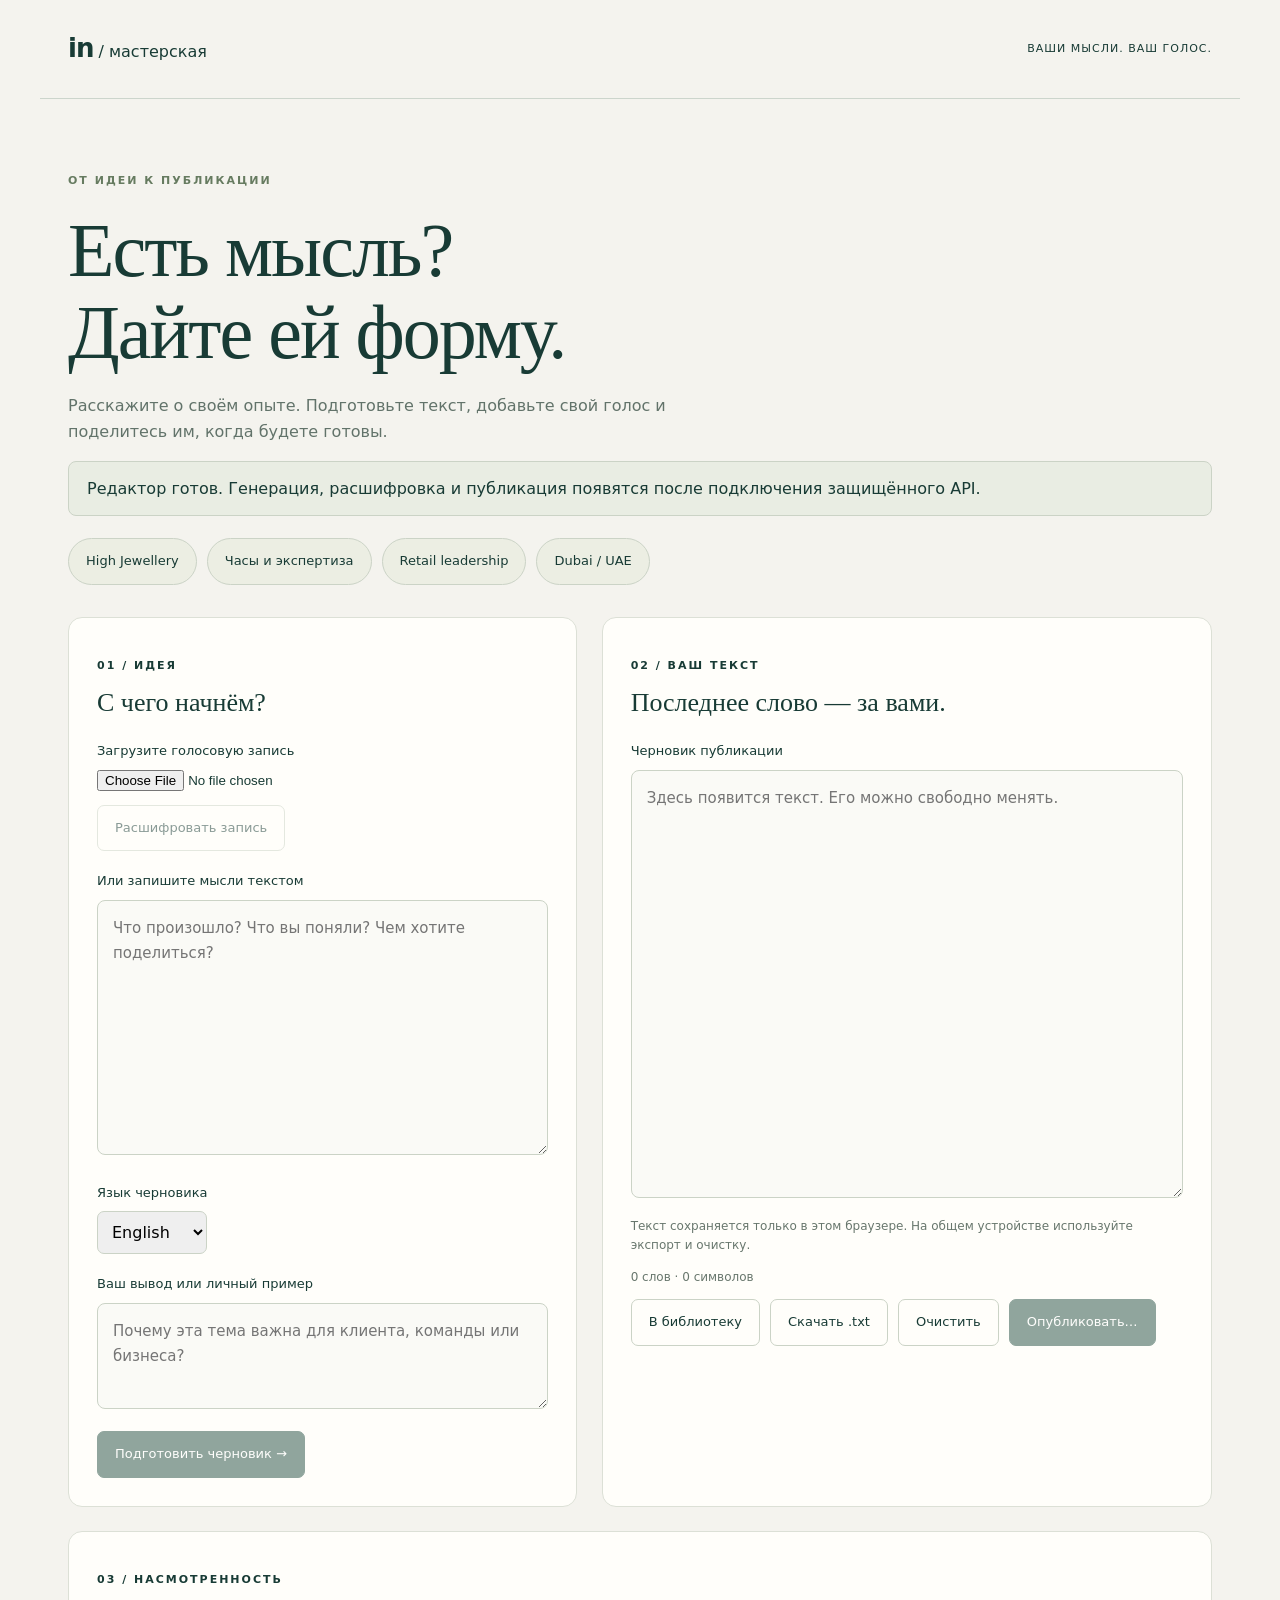
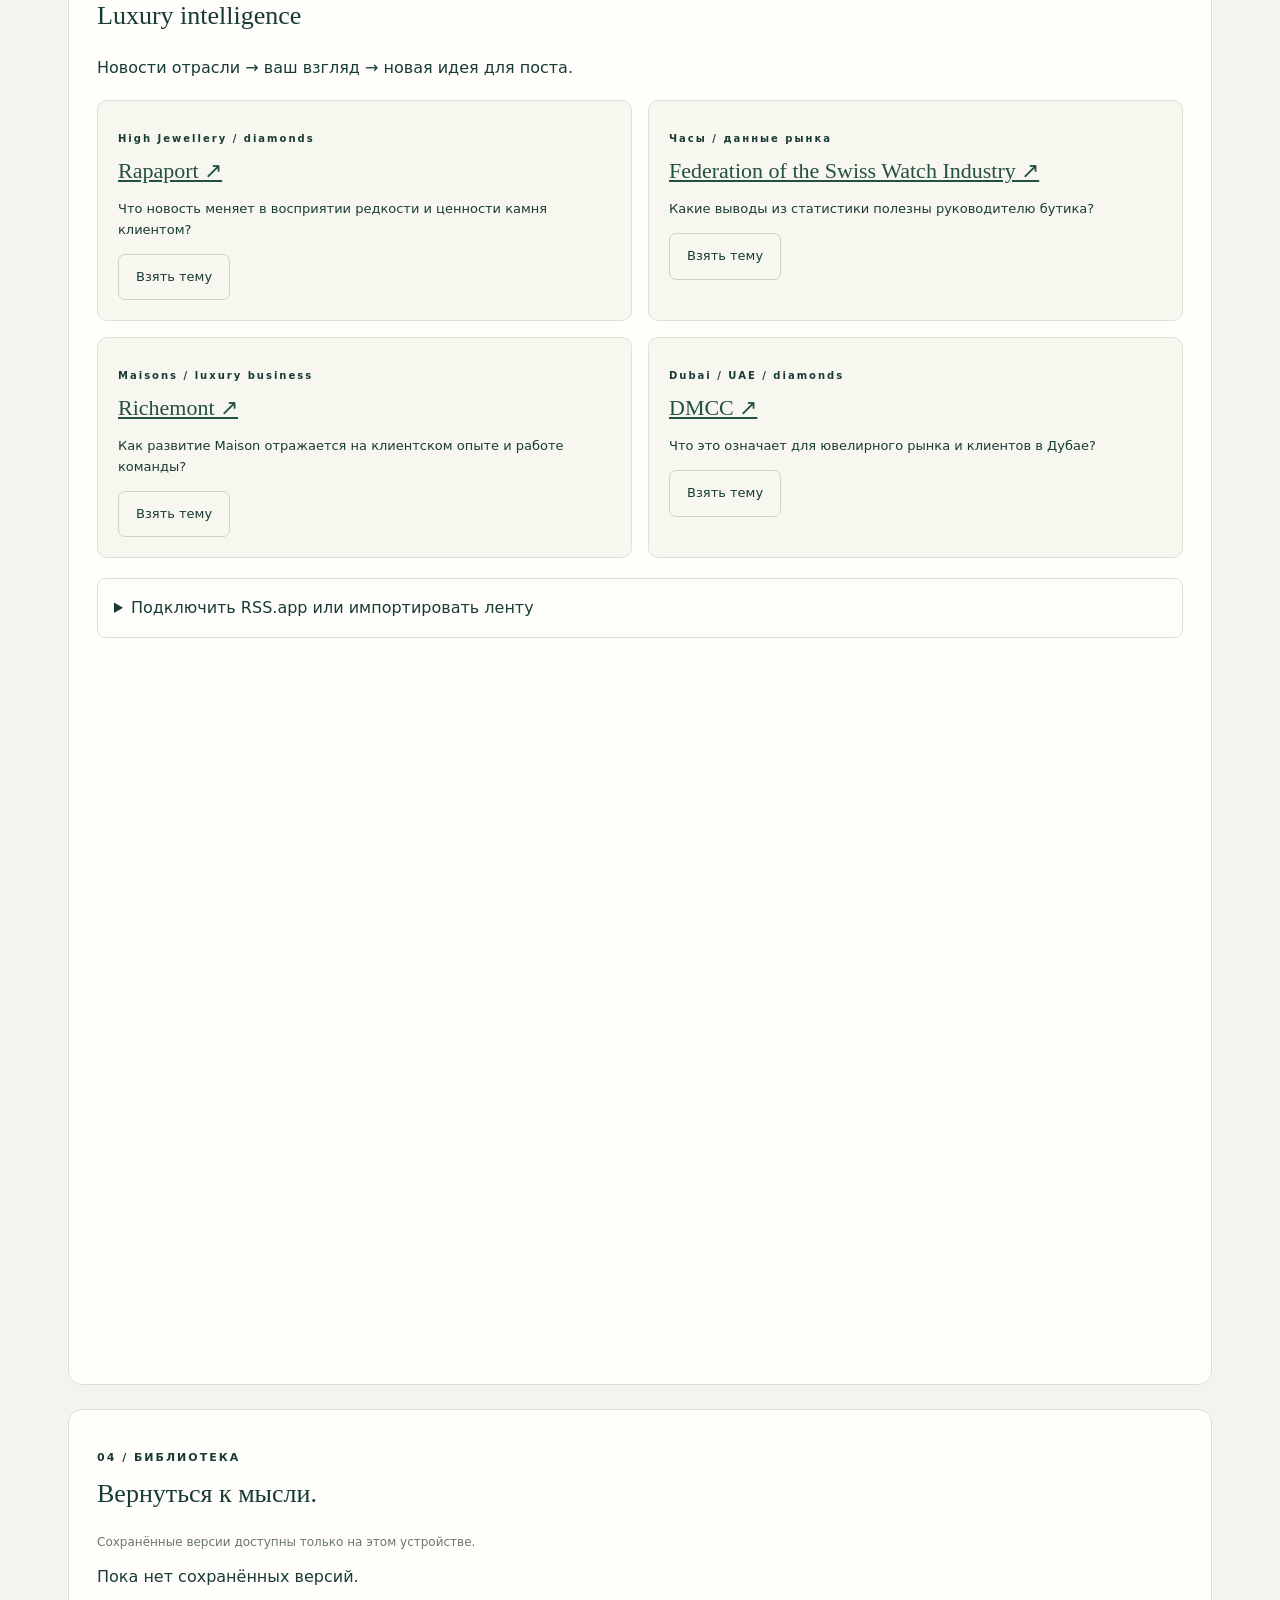
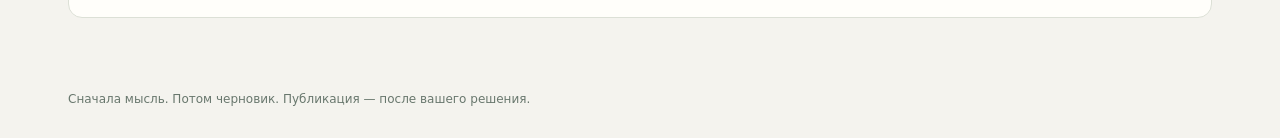
==== index.html @ 8547db98 "Publish draft editor and luxury RSS dashboard" ====
<!doctype html>
<html lang="ru">
<meta charset="utf-8">
<meta name="viewport" content="width=device-width,initial-scale=1">
<title>LinkedIn · Мастерская идей</title>
<link rel="stylesheet" href="./style.css">
<script type="module" src="./app.js?v=2"></script>
<body>
<header><span class="brand">in<span> / мастерская</span></span><span>ВАШИ МЫСЛИ. ВАШ ГОЛОС.</span></header>
<main>
<p class="eyebrow">ОТ ИДЕИ К ПУБЛИКАЦИИ</p>
<h1>Есть мысль?<br>Дайте ей форму.</h1>
<p class="intro">Расскажите о своём опыте. Подготовьте текст, добавьте свой голос и поделитесь им, когда будете готовы.</p>
<p id="connection" class="notice" role="status">Проверяем настройки…</p>
<div class="topic-bar" aria-label="Темы публикаций"><button data-topic="High Jewellery: доверие, происхождение камней, мастерство">High Jewellery</button><button data-topic="Haute horlogerie: экспертиза продукта как преимущество бизнеса">Часы и экспертиза</button><button data-topic="Управление бутиком: команда, CRM и клиентский опыт">Retail leadership</button><button data-topic="Рынок luxury в Dubai / UAE: мой профессиональный взгляд">Dubai / UAE</button></div>
<div class="workspace">
<section><p class="step">01 / ИДЕЯ</p><h2>С чего начнём?</h2>
<label for="audio">Загрузите голосовую запись</label><input id="audio" type="file" accept="audio/*,.m4a,.mp4,.webm">
<button id="transcribe" type="button">Расшифровать запись</button>
<label for="idea">Или запишите мысли текстом</label><textarea id="idea" rows="9" placeholder="Что произошло? Что вы поняли? Чем хотите поделиться?"></textarea>
<label for="language">Язык черновика</label><select id="language"><option value="en">English</option><option value="ru">Русский</option></select>
<label for="angle">Ваш вывод или личный пример</label><textarea id="angle" rows="3" placeholder="Почему эта тема важна для клиента, команды или бизнеса?"></textarea>
<button id="generate" class="primary" type="button">Подготовить черновик →</button></section>
<section><p class="step">02 / ВАШ ТЕКСТ</p><h2>Последнее слово — за вами.</h2>
<label for="draft">Черновик публикации</label><textarea id="draft" rows="16" placeholder="Здесь появится текст. Его можно свободно менять."></textarea>
<p class="muted">Текст сохраняется только в этом браузере. На общем устройстве используйте экспорт и очистку.</p>
<p id="word-count" class="muted"></p><div class="actions"><button id="save-draft" type="button">В библиотеку</button><button id="download" type="button">Скачать .txt</button><button id="clear" type="button">Очистить</button><button id="publish" class="primary" type="button">Опубликовать…</button></div>
</section></div>
<section class="below"><p class="step">03 / НАСМОТРЕННОСТЬ</p><h2>Luxury intelligence</h2><p>Новости отрасли → ваш взгляд → новая идея для поста.</p>
<div class="source-grid" id="source-list"></div>
<details><summary>Подключить RSS.app или импортировать ленту</summary><p class="muted">Автоматическая лента появится после создания аккаунта и подключения источников. Для виджета RSS.app может потребоваться платный тариф.</p><label for="widget-url">Публичный iframe URL из RSS.app → Widgets → Add to Website</label><input id="widget-url" type="url" placeholder="https://rss.app/embed/…"><div class="actions"><button id="connect-widget">Показать виджет</button><button id="disconnect-widget">Отключить</button></div><label for="rss-file">Или импортируйте RSS / Atom XML с устройства</label><input id="rss-file" type="file" accept=".xml,.rss,.atom,application/xml,text/xml"><p class="muted">Импорт — разовый снимок. Заголовки можно отправить в идеи; факты проверяйте в оригинале.</p></details>
<div id="rss-widget"></div><p id="rss-status" role="status"></p><div id="news-list" class="source-grid"></div></section>
<section class="below"><p class="step">04 / БИБЛИОТЕКА</p><h2>Вернуться к мысли.</h2><p class="muted">Сохранённые версии доступны только на этом устройстве.</p><div id="draft-library"></div></section>
<p id="status" role="status" aria-live="polite"></p>
<dialog id="confirmation"><h2>Опубликовать в LinkedIn?</h2><p>Этот текст станет виден вашей аудитории.</p><pre id="preview"></pre><div class="actions"><button id="cancel" type="button">Вернуться к правкам</button><button id="confirm" class="primary" type="button">Подтверждаю публикацию</button></div></dialog>
</main><footer>Сначала мысль. Потом черновик. Публикация — после вашего решения.</footer>
</body></html>
---- style.css ----
*{box-sizing:border-box}body{margin:0;background:#f4f3ee;color:#183b35;font:16px/1.6 system-ui,sans-serif}header,main,footer{max-width:1200px;margin:auto;padding:28px}header{display:flex;justify-content:space-between;align-items:center;border-bottom:1px solid #ccd5cc;font-size:11px;letter-spacing:1px}.brand{font-size:26px;font-weight:800;letter-spacing:-1px}.brand span{font-size:16px;font-weight:400;letter-spacing:0}.eyebrow,.step{font-size:11px;letter-spacing:2px;font-weight:700}.eyebrow{margin-top:45px;color:#667b60}h1{font:clamp(42px,7vw,76px)/1.08 Georgia,serif;letter-spacing:-2px;margin:20px 0}.intro{max-width:620px;color:#62736a}.notice{padding:14px 18px;border:1px solid #cbd3c6;background:#e9ede3;border-radius:8px}.workspace{display:grid;grid-template-columns:1fr 1.2fr;gap:25px;margin-top:32px}section{background:#fffefa;padding:28px;border-radius:14px;border:1px solid #dce0d6}h2{font:26px/1.3 Georgia,serif;margin-top:8px}label{display:block;font-size:13px;margin:20px 0 8px}textarea{width:100%;resize:vertical;padding:15px;background:#fafaf6;border:1px solid #cbd3c6;border-radius:8px;font:15px/1.65 system-ui;color:#183b35}button{padding:12px 17px;border:1px solid #cbd3c6;border-radius:7px;background:transparent;color:#183b35;cursor:pointer;font:inherit;font-size:13px}button:disabled{opacity:.5;cursor:not-allowed}.primary{background:#244f43;color:white;border-color:#244f43}#generate{margin-top:14px}input{display:block;max-width:100%;margin-bottom:14px}.actions{display:flex;gap:10px;flex-wrap:wrap}.muted,footer{font-size:12px;color:#68776d}dialog{max-width:680px;width:90%;border:1px solid #cbd3c6;border-radius:14px;padding:28px}dialog::backdrop{background:#17382c88}pre{white-space:pre-wrap;max-height:45vh;overflow:auto;font:inherit}button:focus-visible,textarea:focus-visible{outline:3px solid #b6a44d;outline-offset:3px}@media(max-width:760px){.workspace{grid-template-columns:1fr}header>span:last-child{display:none}main{padding:20px}section{padding:20px}}
.topic-bar{display:flex;gap:10px;flex-wrap:wrap;margin:22px 0}.topic-bar button{border-radius:30px;background:#eceee3}.below{margin-top:24px}.source-grid{display:grid;grid-template-columns:repeat(2,minmax(0,1fr));gap:16px;margin:20px 0}.source-card{padding:20px;border:1px solid #dce0d6;border-radius:10px;background:#f7f7f0}.source-card a{font:22px/1.3 Georgia,serif;color:#244f43}.source-card p{font-size:13px}.source-card .step{font-size:10px}.library-item{border-top:1px solid #dce0d6;padding:18px 0}.library-item button{margin-right:8px}select,input[type=url]{font:inherit;padding:10px;border:1px solid #cbd3c6;border-radius:7px;max-width:100%}input[type=url]{width:100%}details{margin:20px 0;padding:16px;border:1px solid #dce0d6;border-radius:8px}summary{cursor:pointer}#rss-widget iframe{width:100%;height:650px;border:0;border-radius:10px}@media(max-width:600px){.source-grid{grid-template-columns:1fr}}
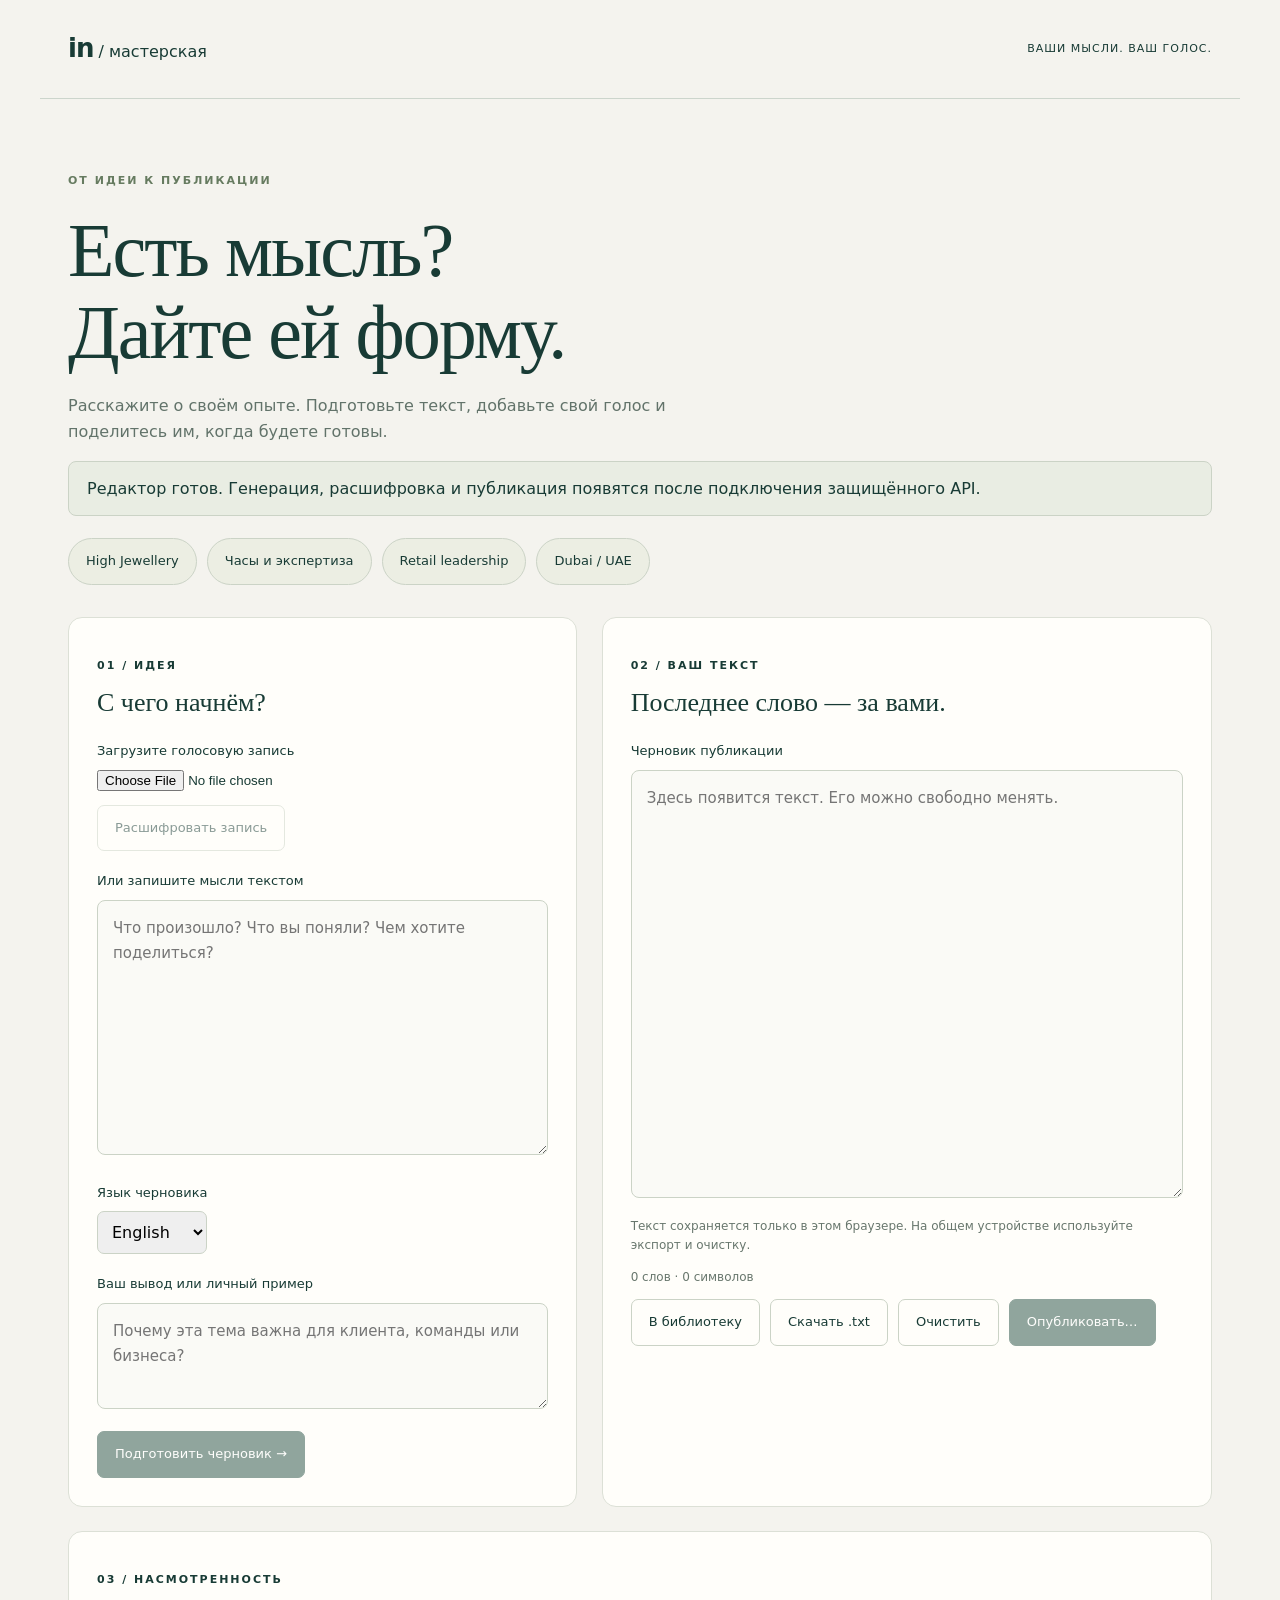
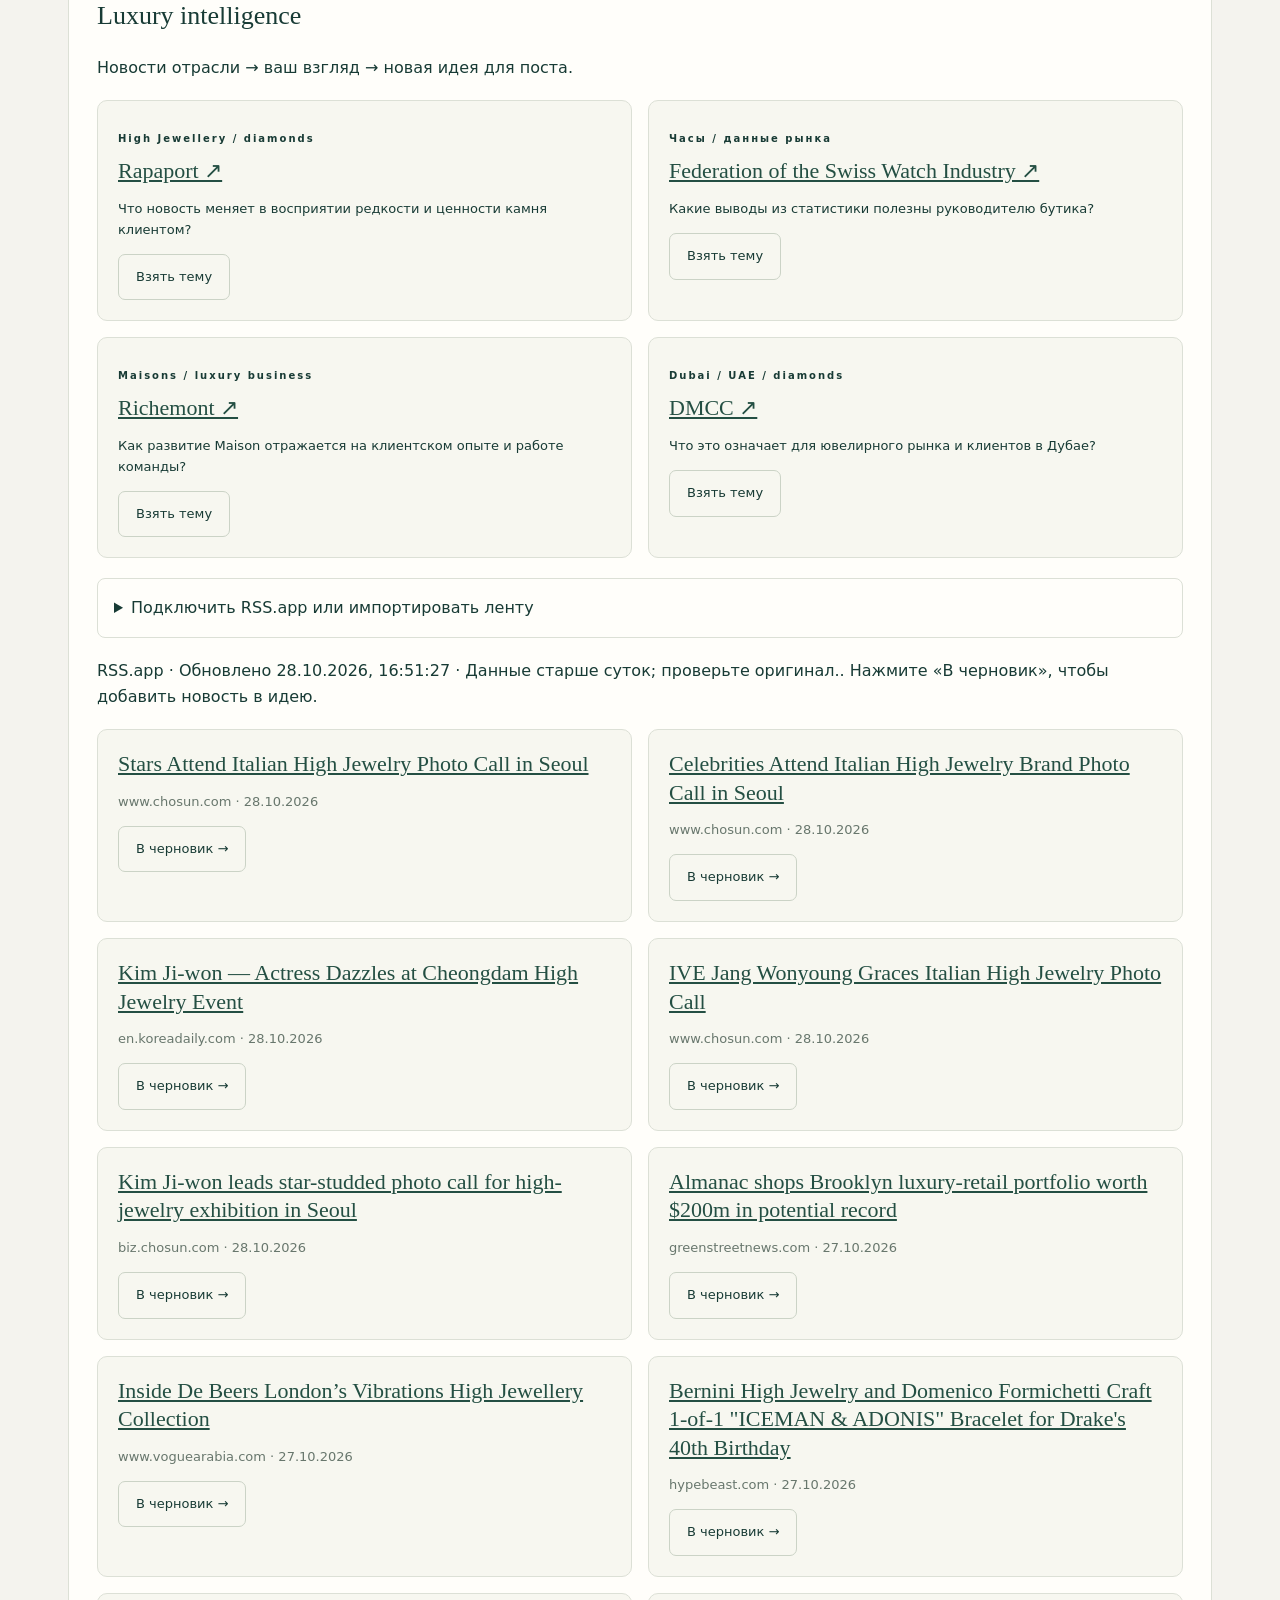
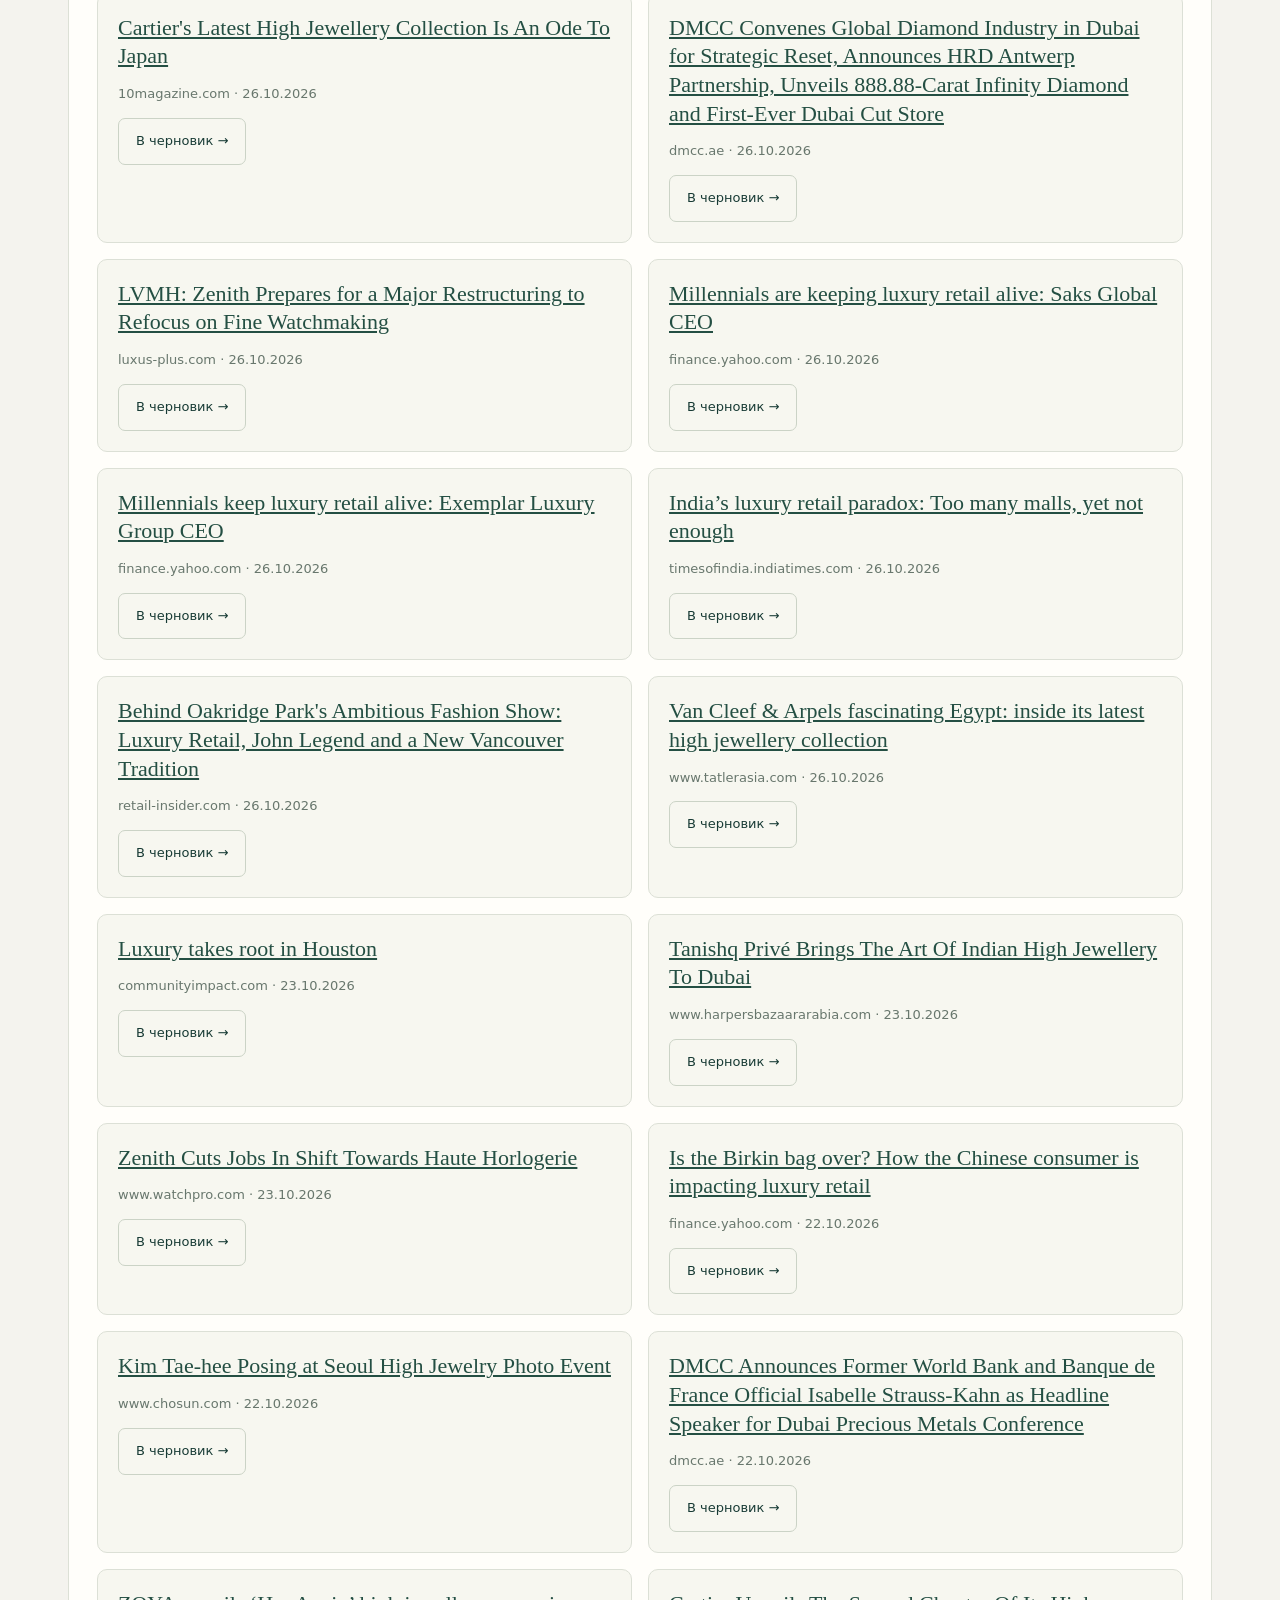
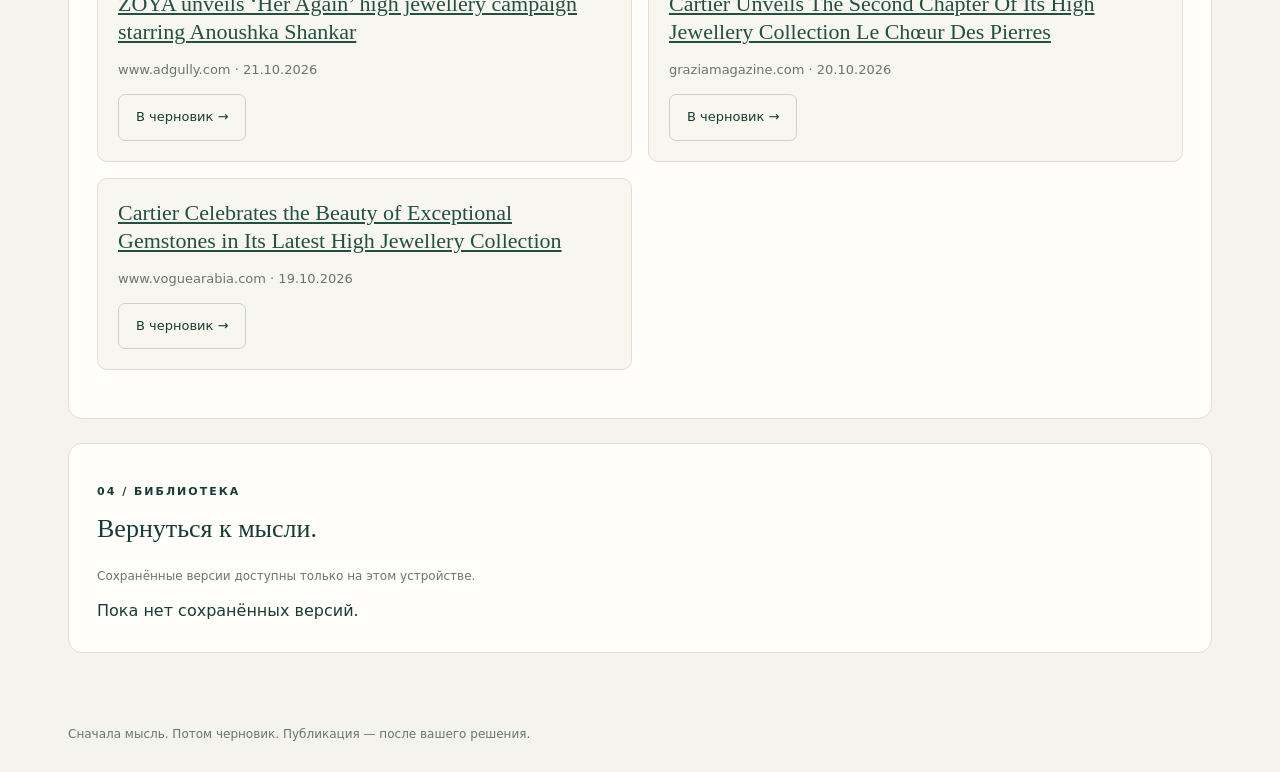
==== commit e17952a8: "Render safe RSS headlines and refresh through Pages Actions" ====
--- a/index.html
+++ b/index.html
@@ -4,7 +4,7 @@
 <meta name="viewport" content="width=device-width,initial-scale=1">
 <title>LinkedIn · Мастерская идей</title>
 <link rel="stylesheet" href="./style.css">
-<script type="module" src="./app.js?v=2"></script>
+<script type="module" src="./app.js?v=3"></script>
 <body>
 <header><span class="brand">in<span> / мастерская</span></span><span>ВАШИ МЫСЛИ. ВАШ ГОЛОС.</span></header>
 <main>
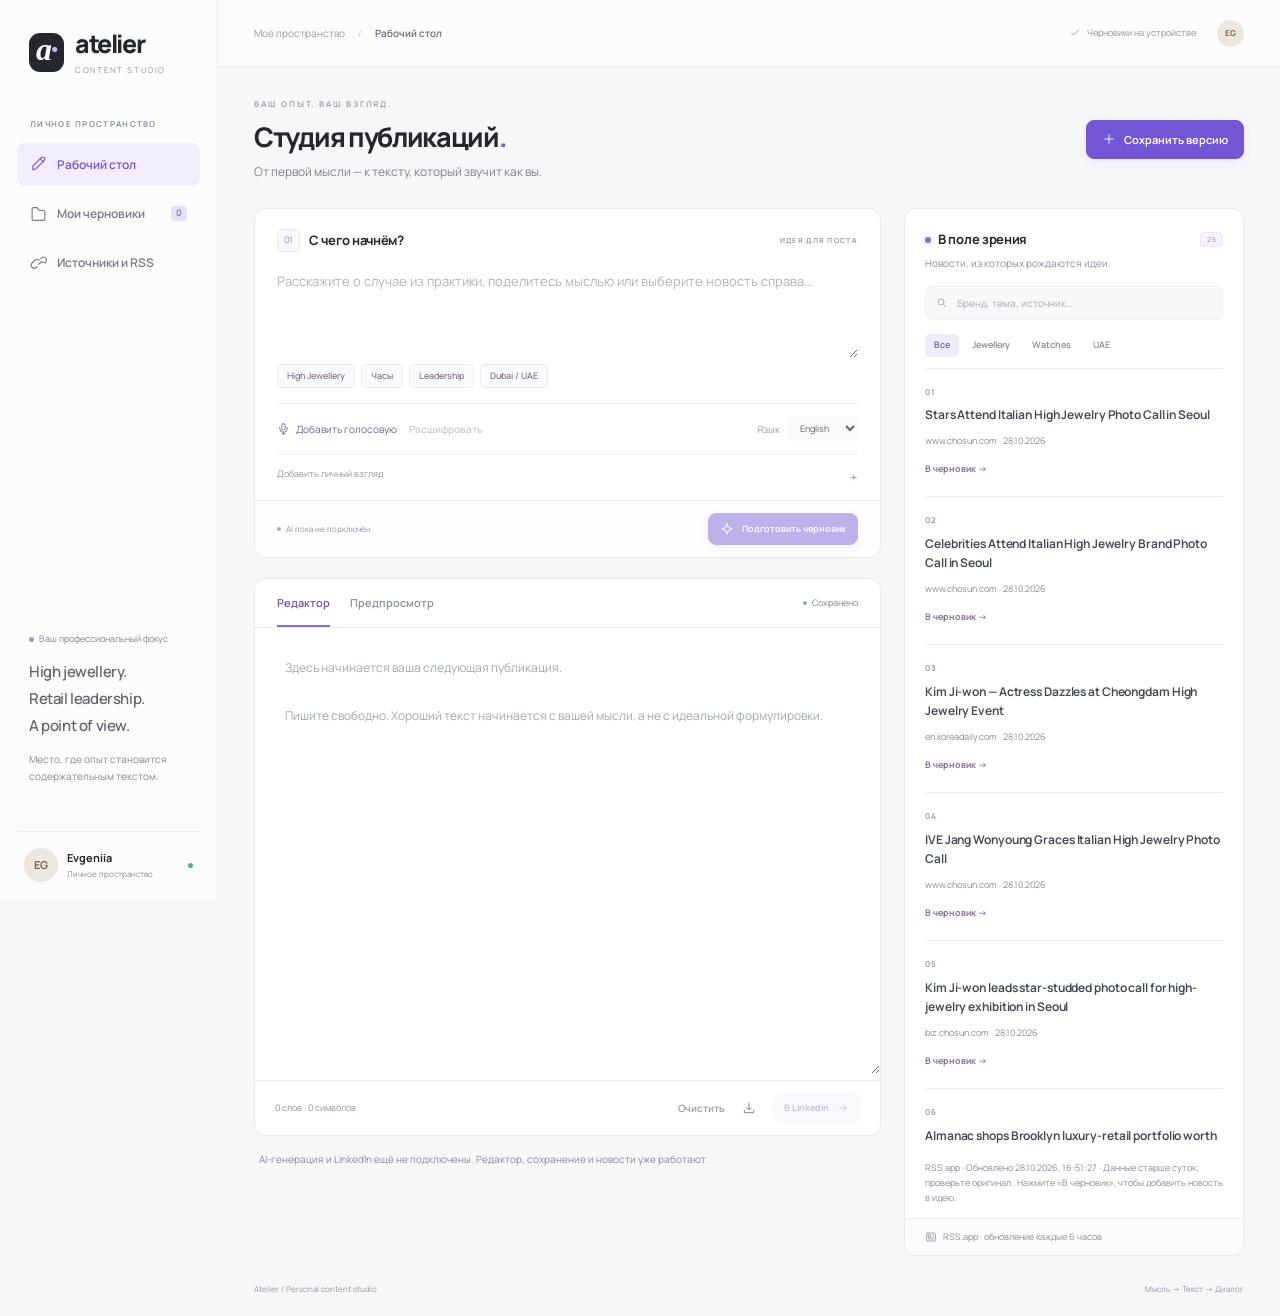
==== commit 5dcf8037: "Redesign Atelier as a focused content studio with editor and news workspace" ====
--- a/index.html
+++ b/index.html
@@ -1,37 +1,49 @@
 <!doctype html>
 <html lang="ru">
-<meta charset="utf-8">
-<meta name="viewport" content="width=device-width,initial-scale=1">
-<title>LinkedIn · Мастерская идей</title>
-<link rel="stylesheet" href="./style.css">
-<script type="module" src="./app.js?v=3"></script>
+<head>
+<meta charset="utf-8"><meta name="viewport" content="width=device-width,initial-scale=1">
+<meta name="theme-color" content="#f7f8fa"><meta name="description" content="Личное пространство для идей, профессиональных новостей и публикаций.">
+<title>Atelier — Content Studio</title>
+<link rel="stylesheet" href="./style.css?v=studio1"><script type="module" src="./app.js?v=studio1"></script>
+</head>
 <body>
-<header><span class="brand">in<span> / мастерская</span></span><span>ВАШИ МЫСЛИ. ВАШ ГОЛОС.</span></header>
+<svg class="svg-defs" xmlns="http://www.w3.org/2000/svg"><symbol id="i-pen" viewBox="0 0 24 24"><path d="m15 5 4 4M4 20l4-1L20 7a2.8 2.8 0 0 0-4-4L4 15z"/></symbol><symbol id="i-grid" viewBox="0 0 24 24"><rect x="3" y="3" width="7" height="7" rx="2"/><rect x="14" y="3" width="7" height="7" rx="2"/><rect x="3" y="14" width="7" height="7" rx="2"/><rect x="14" y="14" width="7" height="7" rx="2"/></symbol><symbol id="i-news" viewBox="0 0 24 24"><rect x="3" y="4" width="18" height="16" rx="3"/><path d="M7 8h4v5H7zM15 8h2m-2 4h2M7 16h10"/></symbol><symbol id="i-folder" viewBox="0 0 24 24"><path d="M3 7V5a2 2 0 0 1 2-2h5l3 4h6a2 2 0 0 1 2 2v10a2 2 0 0 1-2 2H5a2 2 0 0 1-2-2z"/></symbol><symbol id="i-link" viewBox="0 0 24 24"><path d="m10 13 4-4m-6 7-1 1a4 4 0 0 1-6-6l4-4a4 4 0 0 1 6 0m2 4a4 4 0 0 1 6 0l1-1a4 4 0 0 0-6-6l-1 1" transform="translate(2 1)"/></symbol><symbol id="i-mic" viewBox="0 0 24 24"><rect x="9" y="3" width="6" height="12" rx="3"/><path d="M5 10v2a7 7 0 0 0 14 0v-2m-7 9v3m-3 0h6"/></symbol><symbol id="i-arrow" viewBox="0 0 24 24"><path d="M5 12h14m-6-6 6 6-6 6"/></symbol><symbol id="i-download" viewBox="0 0 24 24"><path d="M12 3v12m-4-4 4 4 4-4M4 16v4h16v-4"/></symbol><symbol id="i-check" viewBox="0 0 24 24"><path d="m5 12 4 4L19 6"/></symbol><symbol id="i-search" viewBox="0 0 24 24"><circle cx="10" cy="10" r="6"/><path d="m15 15 5 5"/></symbol><symbol id="i-spark" viewBox="0 0 24 24"><path d="m12 3 2.5 6.5L21 12l-6.5 2.5L12 21l-2.5-6.5L3 12l6.5-2.5z"/></symbol><symbol id="i-plus" viewBox="0 0 24 24"><path d="M12 5v14M5 12h14"/></symbol></svg>
+<aside class="sidebar">
+<a href="#workspace" class="brand" aria-label="Atelier, рабочий стол"><span class="brand-mark">a<span>·</span></span><span>atelier<small>CONTENT STUDIO</small></span></a>
+<div class="space-label">ЛИЧНОЕ ПРОСТРАНСТВО</div>
+<nav class="main-nav" aria-label="Главная навигация">
+<button class="nav-item active" data-view="workspace" aria-current="page"><svg><use href="#i-pen"/></svg>Рабочий стол</button>
+<button class="nav-item" data-view="library"><svg><use href="#i-folder"/></svg>Мои черновики<span id="library-count" class="nav-count">0</span></button>
+<button class="nav-item" data-view="sources"><svg><use href="#i-link"/></svg>Источники и RSS</button>
+</nav>
+<div class="sidebar-note"><span class="tiny-dot"></span>Ваш профессиональный фокус<strong>High jewellery.<br>Retail leadership.<br>A point of view.</strong><p>Место, где опыт становится содержательным текстом.</p></div>
+<div class="profile-card"><div class="avatar">EG</div><div><strong>Evgeniia</strong><span>Личное пространство</span></div><span class="profile-indicator"></span></div>
+</aside>
+<div class="app-shell">
+<header class="topbar"><div class="breadcrumb">Моё пространство <span>/</span> <strong id="breadcrumb-current">Рабочий стол</strong></div><div class="topbar-right"><span class="private-label"><svg><use href="#i-check"/></svg>Черновики на устройстве</span><span class="avatar small">EG</span></div></header>
 <main>
-<p class="eyebrow">ОТ ИДЕИ К ПУБЛИКАЦИИ</p>
-<h1>Есть мысль?<br>Дайте ей форму.</h1>
-<p class="intro">Расскажите о своём опыте. Подготовьте текст, добавьте свой голос и поделитесь им, когда будете готовы.</p>
-<p id="connection" class="notice" role="status">Проверяем настройки…</p>
-<div class="topic-bar" aria-label="Темы публикаций"><button data-topic="High Jewellery: доверие, происхождение камней, мастерство">High Jewellery</button><button data-topic="Haute horlogerie: экспертиза продукта как преимущество бизнеса">Часы и экспертиза</button><button data-topic="Управление бутиком: команда, CRM и клиентский опыт">Retail leadership</button><button data-topic="Рынок luxury в Dubai / UAE: мой профессиональный взгляд">Dubai / UAE</button></div>
-<div class="workspace">
-<section><p class="step">01 / ИДЕЯ</p><h2>С чего начнём?</h2>
-<label for="audio">Загрузите голосовую запись</label><input id="audio" type="file" accept="audio/*,.m4a,.mp4,.webm">
-<button id="transcribe" type="button">Расшифровать запись</button>
-<label for="idea">Или запишите мысли текстом</label><textarea id="idea" rows="9" placeholder="Что произошло? Что вы поняли? Чем хотите поделиться?"></textarea>
-<label for="language">Язык черновика</label><select id="language"><option value="en">English</option><option value="ru">Русский</option></select>
-<label for="angle">Ваш вывод или личный пример</label><textarea id="angle" rows="3" placeholder="Почему эта тема важна для клиента, команды или бизнеса?"></textarea>
-<button id="generate" class="primary" type="button">Подготовить черновик →</button></section>
-<section><p class="step">02 / ВАШ ТЕКСТ</p><h2>Последнее слово — за вами.</h2>
-<label for="draft">Черновик публикации</label><textarea id="draft" rows="16" placeholder="Здесь появится текст. Его можно свободно менять."></textarea>
-<p class="muted">Текст сохраняется только в этом браузере. На общем устройстве используйте экспорт и очистку.</p>
-<p id="word-count" class="muted"></p><div class="actions"><button id="save-draft" type="button">В библиотеку</button><button id="download" type="button">Скачать .txt</button><button id="clear" type="button">Очистить</button><button id="publish" class="primary" type="button">Опубликовать…</button></div>
-</section></div>
-<section class="below"><p class="step">03 / НАСМОТРЕННОСТЬ</p><h2>Luxury intelligence</h2><p>Новости отрасли → ваш взгляд → новая идея для поста.</p>
-<div class="source-grid" id="source-list"></div>
-<details><summary>Подключить RSS.app или импортировать ленту</summary><p class="muted">Автоматическая лента появится после создания аккаунта и подключения источников. Для виджета RSS.app может потребоваться платный тариф.</p><label for="widget-url">Публичный iframe URL из RSS.app → Widgets → Add to Website</label><input id="widget-url" type="url" placeholder="https://rss.app/embed/…"><div class="actions"><button id="connect-widget">Показать виджет</button><button id="disconnect-widget">Отключить</button></div><label for="rss-file">Или импортируйте RSS / Atom XML с устройства</label><input id="rss-file" type="file" accept=".xml,.rss,.atom,application/xml,text/xml"><p class="muted">Импорт — разовый снимок. Заголовки можно отправить в идеи; факты проверяйте в оригинале.</p></details>
-<div id="rss-widget"></div><p id="rss-status" role="status"></p><div id="news-list" class="source-grid"></div></section>
-<section class="below"><p class="step">04 / БИБЛИОТЕКА</p><h2>Вернуться к мысли.</h2><p class="muted">Сохранённые версии доступны только на этом устройстве.</p><div id="draft-library"></div></section>
-<p id="status" role="status" aria-live="polite"></p>
-<dialog id="confirmation"><h2>Опубликовать в LinkedIn?</h2><p>Этот текст станет виден вашей аудитории.</p><pre id="preview"></pre><div class="actions"><button id="cancel" type="button">Вернуться к правкам</button><button id="confirm" class="primary" type="button">Подтверждаю публикацию</button></div></dialog>
-</main><footer>Сначала мысль. Потом черновик. Публикация — после вашего решения.</footer>
+<section id="view-workspace" class="view active-view" aria-label="Рабочий стол">
+<div class="page-heading"><div><p class="eyebrow">ВАШ ОПЫТ. ВАШ ВЗГЛЯД.</p><h1>Студия публикаций<span>.</span></h1><p>От первой мысли — к тексту, который звучит как вы.</p></div><button id="save-draft" class="primary"><svg><use href="#i-plus"/></svg>Сохранить версию</button></div>
+<div class="studio-grid">
+<div class="composer-column">
+<section class="idea-panel panel"><div class="panel-heading"><div class="panel-title"><span class="number">01</span><h2>С чего начнём?</h2></div><span class="subtle-label">ИДЕЯ ДЛЯ ПОСТА</span></div>
+<label class="sr-only" for="idea">Ваша идея</label><textarea id="idea" class="idea-input" rows="3" placeholder="Расскажите о случае из практики, поделитесь мыслью или выберите новость справа…"></textarea>
+<div class="topic-bar" aria-label="Темы публикаций"><button data-topic="High Jewellery: доверие, происхождение камней, мастерство">High Jewellery</button><button data-topic="Haute horlogerie: экспертиза продукта как преимущество бизнеса">Часы</button><button data-topic="Управление бутиком: команда, CRM и клиентский опыт">Leadership</button><button data-topic="Рынок luxury в Dubai / UAE: мой профессиональный взгляд">Dubai / UAE</button></div>
+<div class="idea-tools"><label class="voice-upload" for="audio"><svg><use href="#i-mic"/></svg><span id="audio-label">Добавить голосовую</span><input id="audio" type="file" accept="audio/*,.m4a,.mp4,.webm"></label><button id="transcribe" class="text-button" title="Требуется подключение защищённого API">Расшифровать</button><div class="language-control"><label for="language">Язык</label><select id="language"><option value="en">English</option><option value="ru">Русский</option></select></div></div>
+<details class="angle-details"><summary>Добавить личный взгляд <span>+</span></summary><label class="sr-only" for="angle">Ваш вывод или личный пример</label><textarea id="angle" rows="3" placeholder="Что в этой теме знаете именно вы? Какой опыт или вывод стоит добавить?"></textarea></details>
+<div class="generate-row"><span class="api-state"><i></i>AI пока не подключён</span><button id="generate" class="primary" title="Генерация появится после подключения защищённого API"><svg><use href="#i-spark"/></svg>Подготовить черновик</button></div></section>
+<section class="editor-panel panel"><div class="editor-toolbar"><div class="editor-tabs" role="tablist" aria-label="Режим редактора"><button id="edit-tab" class="selected" role="tab" aria-selected="true">Редактор</button><button id="preview-tab" role="tab" aria-selected="false">Предпросмотр</button></div><span id="save-indicator" class="save-indicator"><span class="tiny-dot"></span>Сохранено</span></div>
+<div id="editing-surface"><label class="sr-only" for="draft">Черновик публикации</label><textarea id="draft" rows="15" placeholder="Здесь начинается ваша следующая публикация.&#10;&#10;Пишите свободно. Хороший текст начинается с вашей мысли, а не с идеальной формулировки."></textarea></div>
+<div id="post-preview" class="post-preview" hidden><div class="post-author"><div class="avatar">EG</div><div><strong>Evgeniia Gerashchenko</strong><span>High Jewelry & Luxury Retail · Dubai</span><small>Предпросмотр публикации · LinkedIn</small></div><span class="linkedin-logo">in</span></div><div id="post-preview-text"></div></div>
+<div class="editor-bottom"><p id="word-count"></p><div class="actions"><button id="clear" class="text-button danger">Очистить</button><button id="download" class="icon-button" title="Скачать текст" aria-label="Скачать текст"><svg><use href="#i-download"/></svg></button><button id="publish" class="publish-button" title="Публикация появится после подключения LinkedIn API">В LinkedIn <svg><use href="#i-arrow"/></svg></button></div></div></section>
+<p id="connection" class="connection-note" role="status">Проверяем подключение…</p>
+</div>
+<aside class="news-panel panel"><div class="news-header"><div class="news-heading"><span class="live-dot"></span><h2>В поле зрения</h2><span id="news-count" class="badge">RSS</span></div><p>Новости, из которых рождаются идеи.</p><div class="news-search"><svg><use href="#i-search"/></svg><label class="sr-only" for="news-search">Найти новость</label><input id="news-search" type="search" placeholder="Бренд, тема, источник…"></div><div class="news-filter" aria-label="Фильтр новостей"><button class="selected" data-news-filter="all">Все</button><button data-news-filter="jewellery">Jewellery</button><button data-news-filter="watches">Watches</button><button data-news-filter="dubai">UAE</button></div></div><div id="news-list" class="news-list"></div><p id="rss-status" class="rss-status" role="status"></p><div class="news-footer"><svg><use href="#i-news"/></svg>RSS.app · обновление каждые 6 часов</div></aside>
+</div></section>
+<section id="view-library" class="view" hidden><div class="page-heading"><div><p class="eyebrow">ВАШИ ТЕКСТЫ</p><h1>Мои черновики<span>.</span></h1><p>Мысли, к которым стоит вернуться.</p></div><button class="primary" data-view="workspace"><svg><use href="#i-pen"/></svg>К редактору</button></div><div class="library-banner"><svg><use href="#i-folder"/></svg><p>Версии хранятся в этом браузере. Скачивайте важные тексты, чтобы сохранить отдельную копию.</p></div><div id="draft-library" class="library-grid"></div></section>
+<section id="view-sources" class="view" hidden><div class="page-heading"><div><p class="eyebrow">РЕДАКЦИОННЫЙ РАДАР</p><h1>Источники и RSS<span>.</span></h1><p>Меньше шума. Больше контекста для вашего профессионального взгляда.</p></div></div><div class="source-intro panel"><span class="live-dot"></span><div><strong>Luxury Intelligence</strong><p>High Jewellery, haute horlogerie, luxury retail и рынок UAE. Заголовок — повод для мысли. Факты всегда проверяйте в оригинале.</p></div><a href="https://rss.app/r/bundle/_BZbsZyrcRhT3rIyx" target="_blank" rel="noopener noreferrer">Открыть RSS.app ↗</a></div><div id="source-list" class="source-grid"></div><details class="advanced-settings panel"><summary>Дополнительные настройки RSS</summary><div class="settings-body"><p>Можно импортировать XML-снимок ленты. Новости заменятся только до следующей загрузки страницы.</p><label for="rss-file">RSS / Atom XML</label><input id="rss-file" type="file" accept=".xml,.rss,.atom,application/xml,text/xml"><hr><label for="widget-url">Публичный iframe URL RSS.app (не API-ключ)</label><input id="widget-url" type="url" placeholder="https://rss.app/embed/…"><div class="actions"><button id="connect-widget">Показать виджет</button><button id="disconnect-widget">Отключить</button></div></div></details><div id="rss-widget"></div></section>
+<p id="status" class="toast" role="status" aria-live="polite"></p>
+<dialog id="confirmation"><div class="dialog-heading"><h2>Опубликовать в LinkedIn?</h2><p>Проверьте финальную версию. Текст станет виден вашей аудитории.</p></div><pre id="preview"></pre><div class="actions"><button id="cancel">Вернуться к правкам</button><button id="confirm" class="primary">Подтверждаю публикацию</button></div></dialog>
+</main><footer class="app-footer"><span>Atelier / Personal content studio</span><span>Мысль → Текст → Диалог</span></footer>
+</div>
 </body></html>
--- a/style.css
+++ b/style.css
@@ -1,2 +1,13 @@
-*{box-sizing:border-box}body{margin:0;background:#f4f3ee;color:#183b35;font:16px/1.6 system-ui,sans-serif}header,main,footer{max-width:1200px;margin:auto;padding:28px}header{display:flex;justify-content:space-between;align-items:center;border-bottom:1px solid #ccd5cc;font-size:11px;letter-spacing:1px}.brand{font-size:26px;font-weight:800;letter-spacing:-1px}.brand span{font-size:16px;font-weight:400;letter-spacing:0}.eyebrow,.step{font-size:11px;letter-spacing:2px;font-weight:700}.eyebrow{margin-top:45px;color:#667b60}h1{font:clamp(42px,7vw,76px)/1.08 Georgia,serif;letter-spacing:-2px;margin:20px 0}.intro{max-width:620px;color:#62736a}.notice{padding:14px 18px;border:1px solid #cbd3c6;background:#e9ede3;border-radius:8px}.workspace{display:grid;grid-template-columns:1fr 1.2fr;gap:25px;margin-top:32px}section{background:#fffefa;padding:28px;border-radius:14px;border:1px solid #dce0d6}h2{font:26px/1.3 Georgia,serif;margin-top:8px}label{display:block;font-size:13px;margin:20px 0 8px}textarea{width:100%;resize:vertical;padding:15px;background:#fafaf6;border:1px solid #cbd3c6;border-radius:8px;font:15px/1.65 system-ui;color:#183b35}button{padding:12px 17px;border:1px solid #cbd3c6;border-radius:7px;background:transparent;color:#183b35;cursor:pointer;font:inherit;font-size:13px}button:disabled{opacity:.5;cursor:not-allowed}.primary{background:#244f43;color:white;border-color:#244f43}#generate{margin-top:14px}input{display:block;max-width:100%;margin-bottom:14px}.actions{display:flex;gap:10px;flex-wrap:wrap}.muted,footer{font-size:12px;color:#68776d}dialog{max-width:680px;width:90%;border:1px solid #cbd3c6;border-radius:14px;padding:28px}dialog::backdrop{background:#17382c88}pre{white-space:pre-wrap;max-height:45vh;overflow:auto;font:inherit}button:focus-visible,textarea:focus-visible{outline:3px solid #b6a44d;outline-offset:3px}@media(max-width:760px){.workspace{grid-template-columns:1fr}header>span:last-child{display:none}main{padding:20px}section{padding:20px}}
-.topic-bar{display:flex;gap:10px;flex-wrap:wrap;margin:22px 0}.topic-bar button{border-radius:30px;background:#eceee3}.below{margin-top:24px}.source-grid{display:grid;grid-template-columns:repeat(2,minmax(0,1fr));gap:16px;margin:20px 0}.source-card{padding:20px;border:1px solid #dce0d6;border-radius:10px;background:#f7f7f0}.source-card a{font:22px/1.3 Georgia,serif;color:#244f43}.source-card p{font-size:13px}.source-card .step{font-size:10px}.library-item{border-top:1px solid #dce0d6;padding:18px 0}.library-item button{margin-right:8px}select,input[type=url]{font:inherit;padding:10px;border:1px solid #cbd3c6;border-radius:7px;max-width:100%}input[type=url]{width:100%}details{margin:20px 0;padding:16px;border:1px solid #dce0d6;border-radius:8px}summary{cursor:pointer}#rss-widget iframe{width:100%;height:650px;border:0;border-radius:10px}@media(max-width:600px){.source-grid{grid-template-columns:1fr}}
+@import url('https://fonts.googleapis.com/css2?family=Manrope:wght@400;450;500;550;600;650;700;750;800&display=swap');
+:root{--bg:#f6f7f9;--paper:#fff;--text:#25272f;--muted:#8a8d9a;--line:#eceef2;--accent:#7356d5;--accent-soft:#f1edfc;--sidebar:218px}*{box-sizing:border-box}body{margin:0;background:var(--bg);color:var(--text);font:13px/1.6 'Manrope',-apple-system,BlinkMacSystemFont,'Segoe UI',sans-serif;-webkit-font-smoothing:antialiased}button,input,textarea,select{font:inherit}button,a,input,select,textarea{ -webkit-tap-highlight-color:transparent}button{display:inline-flex;align-items:center;justify-content:center;gap:8px;border:1px solid #e5e7ed;background:#fff;color:#494c58;border-radius:8px;padding:9px 13px;font-size:11px;font-weight:650;cursor:pointer;transition:background .16s,border-color .16s,transform .16s}button:hover{background:#f6f5fb;border-color:#ccc2ec}button:active{transform:translateY(1px)}button:disabled{opacity:.45;cursor:not-allowed;transform:none}a{color:inherit;text-decoration:none}button svg,svg{width:18px;height:18px;fill:none;stroke:currentColor;stroke-width:1.6;stroke-linecap:round;stroke-linejoin:round;flex-shrink:0}.svg-defs{position:absolute;width:0;height:0;overflow:hidden}.sr-only{position:absolute;width:1px;height:1px;padding:0;margin:-1px;overflow:hidden;clip:rect(0,0,0,0);white-space:nowrap;border:0}[hidden]{display:none!important}button:focus-visible,a:focus-visible,input:focus-visible,textarea:focus-visible,summary:focus-visible{outline:3px solid #b8a4f1;outline-offset:3px}
+.sidebar{position:fixed;inset:0 auto 0 0;width:var(--sidebar);background:#fcfcfd;border-right:1px solid var(--line);display:flex;flex-direction:column;padding:30px 17px 18px;z-index:20}.brand{display:flex;align-items:center;gap:11px;padding:0 12px 32px;font-size:25px;font-weight:800;letter-spacing:-1.4px;line-height:1.1}.brand-mark{width:35px;height:39px;display:flex;align-items:center;justify-content:center;background:var(--text);border-radius:11px;color:#fff;font-family:Georgia,serif;font-size:32px;font-style:italic;padding-bottom:4px}.brand-mark span{color:#c7b7ff}.brand small{display:block;font:8px/1.2 'Manrope',sans-serif;letter-spacing:1.65px;color:#9294a0;margin-top:7px}.space-label{font-size:8px;letter-spacing:1.3px;color:#a0a3ad;padding:12px 13px;font-weight:700}.main-nav{display:flex;flex-direction:column;gap:6px}.nav-item{justify-content:flex-start;border:0;background:none;border-radius:8px;color:#777b88;padding:12px 13px;font-size:11px;font-weight:600;gap:10px}.nav-item svg{width:17px}.nav-item.active{color:var(--accent);background:var(--accent-soft)}.nav-count{margin-left:auto;font-size:9px;background:#e6defa;border-radius:4px;padding:0 5px}.sidebar-note{margin:auto 12px 36px;padding-top:50px;color:#9699a3;font-size:9px}.tiny-dot,.live-dot,.profile-indicator{display:inline-block;width:5px;height:5px;border-radius:50%;background:#57aa8b;flex-shrink:0}.sidebar-note .tiny-dot{margin-right:5px;background:#a396c5}.sidebar-note strong{display:block;color:#64616f;font-size:15px;font-weight:550;line-height:1.8;letter-spacing:-.4px;margin:12px 0}.sidebar-note p{font-size:10px;max-width:145px;line-height:1.7}.profile-card{display:flex;gap:9px;align-items:center;padding:16px 7px 0;border-top:1px solid var(--line)}.avatar{display:flex;align-items:center;justify-content:center;flex-shrink:0;width:34px;height:34px;border-radius:50%;background:#ede7df;color:#776451;font-size:11px;letter-spacing:.5px;font-weight:700}.profile-card strong{display:block;font-size:11px}.profile-card span:not(.profile-indicator){display:block;color:#a0a1aa;font-size:8px;margin-top:1px}.profile-indicator{margin-left:auto}.app-shell{margin-left:var(--sidebar)}.topbar{height:67px;border-bottom:1px solid var(--line);display:flex;align-items:center;justify-content:space-between;padding:0 36px;background:#ffffffa8}.breadcrumb{font-size:10px;color:#989ba6;display:flex;align-items:center;gap:13px}.breadcrumb span{color:#c9cbd3}.breadcrumb strong{font-weight:550;color:#626573}.topbar-right{display:flex;align-items:center;gap:21px}.private-label{font-size:9px;color:#9295a0;display:flex;align-items:center;gap:6px}.private-label svg{width:12px;height:12px}.avatar.small{width:27px;height:27px;font-size:8px}main{padding:31px 36px 0;max-width:1610px;margin:auto}.page-heading{display:flex;justify-content:space-between;gap:20px;align-items:center;margin-bottom:27px}.eyebrow{font-size:8px;font-weight:700;letter-spacing:1.8px;color:#a2a5af;margin:0 0 7px}h1{font-size:27px;font-weight:750;letter-spacing:-1.3px;line-height:1.4;margin:0 0 6px}h1 span{color:var(--accent)}.page-heading p:not(.eyebrow){margin:0;color:#90939f;font-size:11px}.primary{background:var(--accent);border-color:var(--accent);color:white;box-shadow:0 3px 8px #7356d51a;padding:10px 15px}.primary:hover{background:#6447c7;color:#fff;border-color:#6447c7}.primary svg{width:14px;height:14px}.studio-grid{display:grid;grid-template-columns:minmax(360px,1fr) 340px;gap:23px;align-items:start}.composer-column{min-width:0}.panel{background:var(--paper);border:1px solid #e8eaf0;border-radius:12px;box-shadow:0 3px 9px #20203702}.idea-panel{padding:20px 22px 0;margin-bottom:20px}.panel-heading,.panel-title{display:flex;align-items:center}.panel-heading{justify-content:space-between;gap:10px}.panel-title{gap:9px}.number{font-size:9px;width:23px;height:23px;display:flex;align-items:center;justify-content:center;border:1px solid #eae6f5;background:#f8f6fe;color:#9c86c7;border-radius:6px}h2{font-size:13px;font-weight:700;letter-spacing:-.3px;line-height:1.5;margin:0}.subtle-label{font-size:7px;font-weight:650;letter-spacing:1.3px;color:#b3b4be}.idea-input{border:0;background:transparent;border-radius:5px;width:100%;font-size:12px;line-height:1.9;resize:vertical;min-height:93px;color:#454755;margin:13px 0 0;padding:4px 0}.idea-input:focus{outline:none}textarea::placeholder{color:#b0b3bf}.topic-bar{display:flex;gap:6px;flex-wrap:wrap;padding-bottom:15px}.topic-bar button{border:1px solid #eceaf3;background:#faf9fd;color:#96909f;font-size:8px;font-weight:550;padding:4px 9px;border-radius:5px}.topic-bar button:hover,.topic-bar button.chosen{background:var(--accent-soft);border-color:#d6cbed;color:var(--accent)}.idea-tools{border-top:1px solid var(--line);padding:12px 0;display:flex;align-items:center;gap:12px}.voice-upload{display:flex;align-items:center;gap:6px;color:#716481;font-size:9px;cursor:pointer;max-width:48%;position:relative}.voice-upload svg{width:13px;height:13px}.voice-upload input{position:absolute;inset:0;opacity:0;width:100%;cursor:pointer}.voice-upload span{overflow:hidden;white-space:nowrap;text-overflow:ellipsis}.text-button{border:0;background:none;box-shadow:none;padding:5px 0;font-size:9px;color:#9195a2}.language-control{display:flex;align-items:center;gap:8px;margin-left:auto;font-size:9px;color:#9b9eaa}.language-control select{border:0;color:#636773;background:#f8f9fb;border-radius:5px;padding:5px 8px;font-size:9px}.angle-details{border-top:1px solid var(--line)}summary{cursor:pointer;list-style:none}.angle-details summary{padding:12px 0;font-size:9px;color:#9094a0;display:flex;justify-content:space-between}.angle-details summary span{font-size:13px}.angle-details textarea{width:100%;background:#fafafd;border:1px solid var(--line);padding:10px;resize:vertical;font-size:11px;border-radius:6px;margin-bottom:10px;color:#515565}.generate-row{display:flex;align-items:center;justify-content:space-between;gap:8px;border-top:1px solid var(--line);margin:0 -22px;padding:12px 22px;background:#fdfdff;border-radius:0 0 12px 12px}.api-state{font-size:8px;color:#b0a5ba;display:flex;gap:5px;align-items:center}.api-state i{width:4px;height:4px;background:#baa4c2;border-radius:50%}.generate-row .primary{font-size:9px;padding:8px 11px}.editor-panel{overflow:hidden}.editor-toolbar{display:flex;align-items:center;justify-content:space-between;border-bottom:1px solid var(--line);padding:0 22px;height:49px}.editor-tabs{display:flex;height:100%;gap:20px}.editor-tabs button{border:0;border-radius:0;background:none;color:#a2a4af;padding:0;font-size:10px;position:relative;font-weight:600}.editor-tabs button.selected{color:#6d52b9}.editor-tabs button.selected:after{content:'';position:absolute;left:0;right:0;height:2px;background:#886bdb;bottom:0}.save-indicator{display:flex;align-items:center;gap:5px;font-size:8px;color:#a4a9b0}.save-indicator .tiny-dot{width:4px;height:4px;background:#8cb39d}#draft{width:100%;padding:28px 30px;min-height:350px;resize:vertical;background:transparent;border:0;outline:0;color:#444956;font-size:13px;line-height:2}#draft::placeholder{color:#b9bcc6;font-size:12px;line-height:2}#draft:focus-visible{outline:0;box-shadow:inset 3px 0 #d3c4f5}.editor-bottom{padding:12px 20px;border-top:1px solid var(--line);display:flex;align-items:center;justify-content:space-between;gap:10px}#word-count{font-size:8px;color:#a9adb8;margin:0}.actions{display:flex;gap:12px;align-items:center;flex-wrap:wrap}.icon-button{border:0;background:none;padding:5px;color:#7c8090}.icon-button svg{width:14px;height:14px}.publish-button{background:#f2f0f8;border-color:#eeeaf7;color:#86749f;font-size:9px;padding:7px 10px}.publish-button svg{width:12px;height:12px}.danger{color:#a5a0a8}.connection-note{font-size:9px;line-height:1.8;color:#9da1ae;padding:0 5px;max-width:620px;margin:14px 0 0}.post-preview{padding:28px 30px;min-height:350px}.post-author{display:flex;gap:10px;align-items:center;margin-bottom:22px}.post-author strong{display:block;font-size:11px}.post-author span:not(.linkedin-logo),.post-author small{display:block;font-size:8px;color:#9095a0}.linkedin-logo{font:bold 17px Arial;color:#386c9b;margin-left:auto}#post-preview-text{white-space:pre-wrap;overflow-wrap:anywhere;font-size:13px;line-height:1.9}.news-panel{overflow:hidden;position:sticky;top:20px}.news-header{padding:21px 20px 0}.news-heading{display:flex;gap:7px;align-items:center}.live-dot{width:6px;height:6px;background:#8871c0;box-shadow:0 0 0 3px #f1edf9}.badge{margin-left:auto;font-size:7px;letter-spacing:.5px;color:#9a8caf;background:#f5f2fa;border:1px solid #eee7f7;padding:1px 6px;border-radius:4px}.news-header>p{font-size:9px;color:#a2a5b0;margin:6px 0 15px}.news-search{display:flex;align-items:center;gap:7px;background:#f7f8fa;border:1px solid #f0f1f5;border-radius:7px;padding:7px 10px}.news-search svg{width:12px;height:12px;color:#a1a4b2}.news-search input{border:0;outline:0;background:none;min-width:0;width:100%;font-size:9px;color:#5e6270}.news-search input::placeholder{color:#a8adba}.news-filter{display:flex;gap:4px;padding:14px 0 11px;border-bottom:1px solid var(--line)}.news-filter button{font-size:8px;border:0;background:transparent;color:#a0a3af;border-radius:5px;padding:4px 9px;font-weight:600}.news-filter button.selected{color:#775cab;background:#f1edf8}.news-list{max-height:779px;overflow-y:auto;scrollbar-width:thin;scrollbar-color:#e8e3f1 transparent;padding:0 20px;counter-reset:news}.news-list .source-card{counter-increment:news;padding:17px 0 16px;border:0;border-bottom:1px solid var(--line);border-radius:0;background:transparent;position:relative;transition:opacity .2s}.news-list .source-card:before{content:counter(news,decimal-leading-zero);display:block;font-size:8px;font-weight:700;color:#bdb2cc;letter-spacing:1px;margin-bottom:7px}.source-card>a{display:block;font-size:11px;font-weight:650;line-height:1.65;letter-spacing:-.1px;color:#4c4d5a;transition:color .15s}.source-card>a:hover{color:var(--accent)}.source-card p{font-size:9px;line-height:1.8;color:#9599a7;margin:8px 0}.news-list .source-card button{font-size:8px;padding:3px 0;color:#9c87be;border:0;background:transparent}.news-list .source-card button:hover{color:#6c49aa}.rss-status{font-size:8px;line-height:1.7;color:#aaaeba;margin:0;padding:12px 20px}.news-footer{font-size:8px;color:#a8a9b5;background:#fcfcfe;border-top:1px solid var(--line);padding:11px 20px;display:flex;align-items:center;gap:6px}.news-footer svg{width:12px;height:12px}.app-footer{max-width:1610px;margin:0 auto;display:flex;justify-content:space-between;padding:27px 36px 20px;color:#b1b4be;font-size:8px}.view{animation:appear .2s ease}@keyframes appear{from{opacity:.4;transform:translateY(3px)}to{opacity:1;transform:translateY(0)}}.toast:empty{display:none}.toast{position:fixed;bottom:23px;left:calc(var(--sidebar) + 30px);max-width:540px;padding:12px 18px;background:#34313f;color:white;border:1px solid #50495f;border-radius:10px;box-shadow:0 6px 30px #28213822;font-size:11px;z-index:40;margin:0}.library-banner{display:flex;gap:12px;align-items:center;margin-bottom:25px;color:#a29aac;padding:16px;background:#f0edf7;border-radius:9px;font-size:11px}.library-banner p{margin:0}.library-grid{display:grid;grid-template-columns:repeat(2,minmax(0,1fr));gap:18px}.library-item{padding:23px;background:#fff;border:1px solid var(--line);border-radius:12px;min-width:0}.library-item strong{display:block;font-size:14px;font-weight:650;line-height:1.7;overflow-wrap:anywhere}.library-item .muted{font-size:9px;color:#a2a5b0;margin:12px 0 20px}.library-item button{font-size:10px;margin-right:8px}.source-grid{display:grid;grid-template-columns:repeat(2,minmax(0,1fr));gap:20px;margin:24px 0}.source-grid .source-card{background:#fff;border:1px solid var(--line);border-radius:12px;padding:24px}.source-card .step{font-size:8px;letter-spacing:1px;color:#a18db5;margin:0 0 10px}.source-grid .source-card a{font-size:17px}.source-grid .source-card p:not(.step){font-size:11px;margin:12px 0 18px}.source-intro{display:flex;align-items:flex-start;gap:15px;padding:22px}.source-intro .live-dot{margin-top:7px}.source-intro strong{font-size:13px}.source-intro p{font-size:11px;color:#969ba7;max-width:640px;margin:5px 0 0}.source-intro>a{margin-left:auto;white-space:nowrap;font-size:10px;color:#8b72b6}.advanced-settings{padding:18px 23px}.advanced-settings summary{font-size:12px;color:#8c8498}.settings-body{padding:10px 0}.settings-body p{font-size:11px;color:#9297a6}.settings-body label{display:block;font-size:11px;margin:17px 0 7px}.settings-body input{font-size:11px;max-width:100%;padding:8px;border-radius:6px;border:1px solid var(--line)}.settings-body input[type=url]{width:100%}.settings-body .actions{margin-top:12px}hr{border:0;border-top:1px solid var(--line);margin:22px 0}#rss-widget iframe{width:100%;height:600px;border:0;margin-top:20px}dialog{width:min(640px,92vw);border:1px solid var(--line);border-radius:16px;padding:28px;box-shadow:0 20px 100px #20143633}dialog::backdrop{background:#29243166;backdrop-filter:blur(5px)}dialog h2{font-size:19px}dialog p{font-size:12px;color:#9999a5}dialog pre{white-space:pre-wrap;overflow-wrap:anywhere;max-height:45vh;overflow:auto;background:#f8f8fb;padding:18px;border-radius:8px;font:12px/1.9 'Manrope',sans-serif;margin:22px 0}
+@media(min-width:1600px){:root{--sidebar:240px}.studio-grid{grid-template-columns:minmax(500px,1fr) 390px}main{padding:35px 48px 0}.topbar{padding:0 48px}.page-heading{margin-bottom:32px}#draft{min-height:390px}.news-list{max-height:825px}h1{font-size:31px}}
+@media(max-width:1180px){:root{--sidebar:185px}.sidebar{padding-inline:10px}.brand{font-size:23px;padding-inline:9px}.nav-item{font-size:10px;padding-inline:10px}.space-label{font-size:7px}.topbar{padding:0 24px}main{padding:25px 24px 0}.studio-grid{grid-template-columns:minmax(310px,1fr) 295px;gap:17px}.idea-panel{padding-inline:18px}.generate-row{margin-inline:-18px;padding-inline:18px}.news-header{padding-inline:16px}.news-list{padding-inline:16px}.news-filter button{padding-inline:7px}.subtle-label{display:none}.app-footer{padding-inline:24px}}
+@media(max-width:960px){:root{--sidebar:68px}.sidebar{padding:23px 9px 14px;align-items:center}.brand{padding:0 0 30px}.brand>span:last-child,.space-label,.nav-item .nav-count,.sidebar-note,.profile-card>div:not(.avatar),.profile-indicator{display:none}.main-nav{width:100%}.nav-item{font-size:0;padding:13px;gap:0;justify-content:center}.nav-item svg{width:18px;height:18px}.profile-card{margin-top:auto;padding:14px 0 0}.topbar{height:58px}.studio-grid{grid-template-columns:minmax(300px,1fr) 290px}.page-heading h1{font-size:25px}.page-heading>.primary{font-size:9px;padding:8px 11px}.api-state{font-size:7px}.private-label{display:none}.source-intro{flex-wrap:wrap}.source-intro>a{margin-left:20px}}
+@media(max-width:730px){.studio-grid{grid-template-columns:1fr}.news-panel{position:static}.news-list{max-height:540px}.sidebar{width:58px}:root{--sidebar:58px}.brand-mark{width:31px;height:35px;font-size:28px}.nav-item{padding:12px 9px}.topbar{padding:0 17px}.breadcrumb{gap:8px;font-size:8px}main{padding:22px 16px 0}.page-heading{align-items:flex-start;gap:10px;margin-bottom:20px}.page-heading h1{font-size:23px}.page-heading p:not(.eyebrow){font-size:9px;max-width:220px}.eyebrow{font-size:6px;letter-spacing:1.1px}.page-heading>.primary{font-size:0;padding:9px;border-radius:8px;margin-top:12px}.page-heading>.primary svg{width:16px;height:16px}.idea-panel{padding:17px 17px 0}.generate-row{margin-inline:-17px;padding:11px 17px}.idea-tools{gap:8px}.language-control{gap:3px}.language-control label{display:none}.voice-upload{max-width:52%}.idea-tools .text-button{font-size:8px}.idea-input{font-size:11px}.editor-toolbar{padding:0 17px}#draft{padding:23px 20px;min-height:330px;font-size:12px}.editor-bottom{padding:11px 15px}.actions{gap:10px}.connection-note{font-size:8px}.app-footer{padding:22px 16px;font-size:6px}.app-footer span:last-child{display:none}.source-grid,.library-grid{grid-template-columns:1fr}.toast{left:calc(var(--sidebar) + 12px);right:12px;font-size:10px;bottom:12px}.library-banner{font-size:9px}.source-intro p{font-size:10px}.post-preview{padding:22px 19px}.post-author span:not(.linkedin-logo){font-size:7px}}
+@media(prefers-reduced-motion:reduce){*{animation:none!important;transition:none!important}}
+.news-empty{font-size:11px;color:#aaa4b5;padding:30px 8px;text-align:center;line-height:1.9}.library-grid:empty{min-height:200px}#draft-library:not(:has(article)){color:#aaa5b5;font-size:13px;padding:40px 20px;border:1px dashed #ded8e9;border-radius:12px;text-align:center;display:block;background:#ffffff88;min-height:150px}
+/* Readability refinements: secondary information stays legible. */
+.page-heading p:not(.eyebrow){color:#7d8290;font-size:12px}.nav-item{font-size:12px}.sidebar-note{color:#828694}.sidebar-note p{color:#868995}.idea-input{font-size:13px}.voice-upload,.language-control,.text-button{font-size:10px}.topic-bar button{font-size:9px;color:#82758f}.save-indicator{color:#818b85;font-size:9px}.connection-note{color:#858b99;font-size:10px}.source-card>a{font-size:12px;color:#434854}.news-header>p{font-size:10px;color:#8a8e9d}.news-search input{font-size:10px}.news-filter button{font-size:9px;color:#858b99}.source-card p{color:#858b99}.news-list .source-card button{font-size:9px;color:#8268a6}.rss-status,.news-footer{font-size:9px;color:#898d9b}.subtle-label{color:#9599a6}.api-state{color:#998ba5}.editor-tabs button{font-size:11px;color:#8a8e9b}#word-count{color:#8c92a0;font-size:9px}#draft::placeholder{color:#a2a7b4}.profile-card span:not(.profile-indicator){color:#868b99}.space-label{color:#8c91a0}.app-footer{color:#9298a6}.news-list .source-card:before{color:#a295b2}
+@media(max-width:960px){.nav-item{font-size:0}}
+@media(max-width:730px){.page-heading p:not(.eyebrow){font-size:10px}.voice-upload,.language-control,.text-button{font-size:9px}.idea-input{font-size:12px}.connection-note{font-size:9px}}
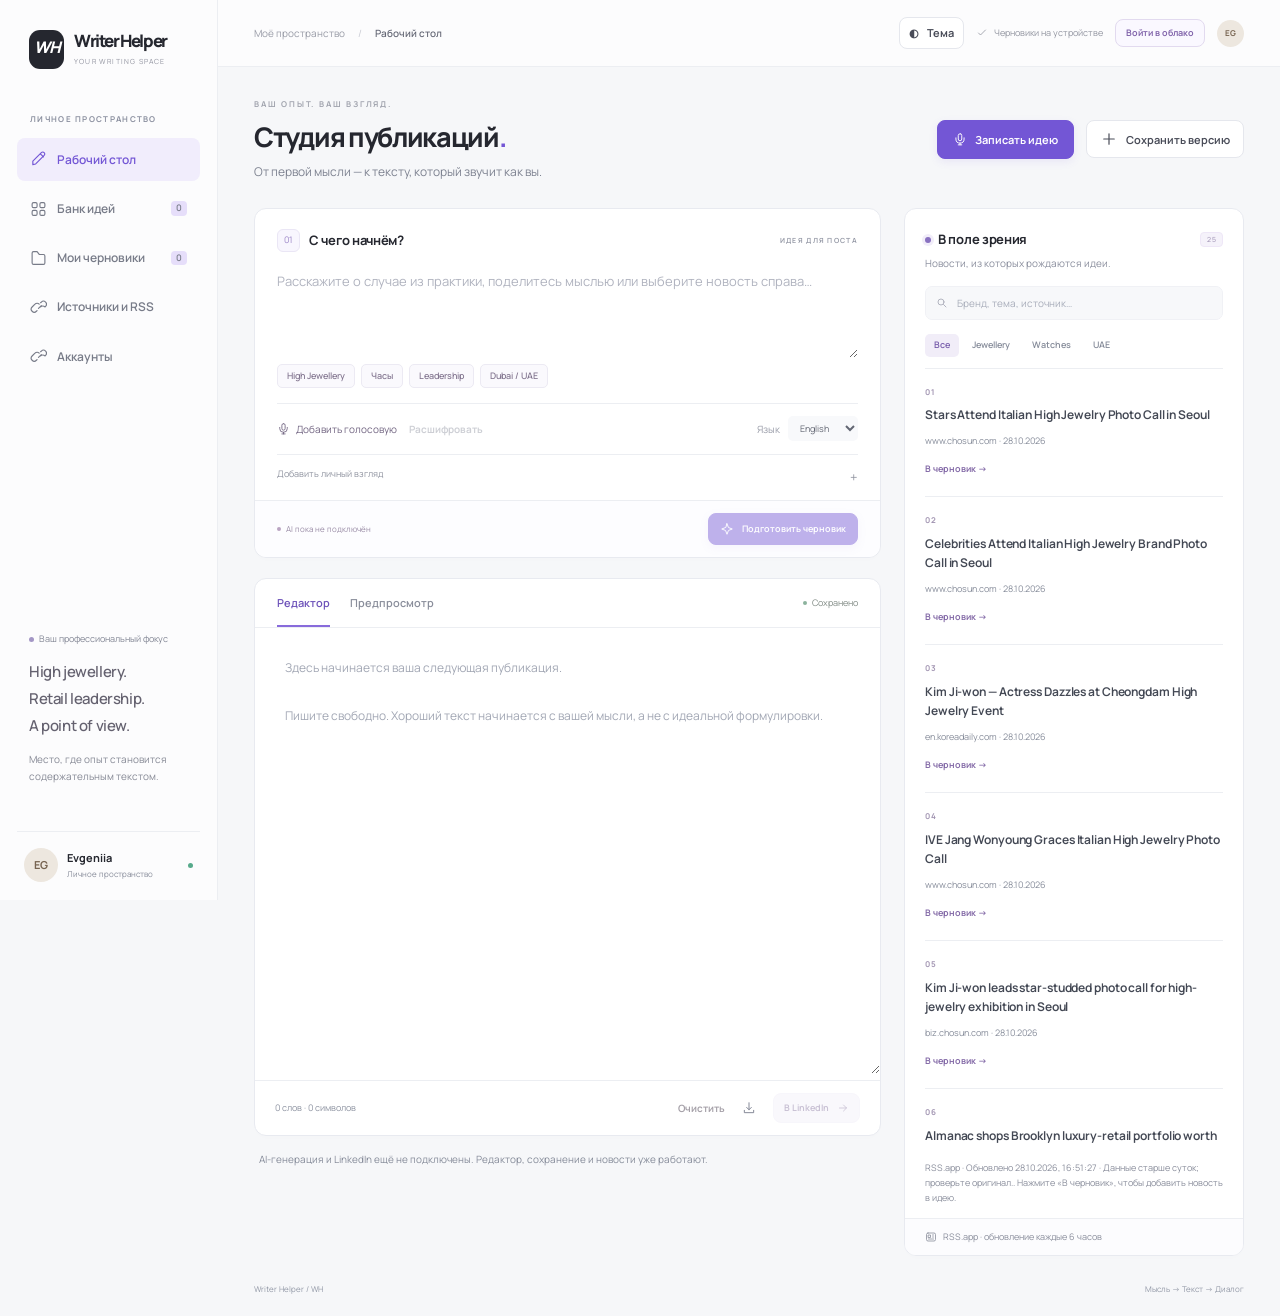
==== commit bc27787b: "feat: Writer Helper branding, saved themes and account settings" ====
--- a/index.html
+++ b/index.html
@@ -3,27 +3,29 @@
 <head>
 <meta charset="utf-8"><meta name="viewport" content="width=device-width,initial-scale=1">
 <meta name="theme-color" content="#f7f8fa"><meta name="description" content="Личное пространство для идей, профессиональных новостей и публикаций.">
-<title>Atelier — Content Studio</title>
-<link rel="stylesheet" href="./style.css?v=studio1"><script type="module" src="./app.js?v=studio1"></script>
+<title>Writer Helper — WH</title>
+<link rel="stylesheet" href="./style.css?v=wh2"><script type="module" src="./app.js?v=wh2"></script>
+<script src="./theme.js?v=wh2"></script>
 </head>
 <body>
 <svg class="svg-defs" xmlns="http://www.w3.org/2000/svg"><symbol id="i-pen" viewBox="0 0 24 24"><path d="m15 5 4 4M4 20l4-1L20 7a2.8 2.8 0 0 0-4-4L4 15z"/></symbol><symbol id="i-grid" viewBox="0 0 24 24"><rect x="3" y="3" width="7" height="7" rx="2"/><rect x="14" y="3" width="7" height="7" rx="2"/><rect x="3" y="14" width="7" height="7" rx="2"/><rect x="14" y="14" width="7" height="7" rx="2"/></symbol><symbol id="i-news" viewBox="0 0 24 24"><rect x="3" y="4" width="18" height="16" rx="3"/><path d="M7 8h4v5H7zM15 8h2m-2 4h2M7 16h10"/></symbol><symbol id="i-folder" viewBox="0 0 24 24"><path d="M3 7V5a2 2 0 0 1 2-2h5l3 4h6a2 2 0 0 1 2 2v10a2 2 0 0 1-2 2H5a2 2 0 0 1-2-2z"/></symbol><symbol id="i-link" viewBox="0 0 24 24"><path d="m10 13 4-4m-6 7-1 1a4 4 0 0 1-6-6l4-4a4 4 0 0 1 6 0m2 4a4 4 0 0 1 6 0l1-1a4 4 0 0 0-6-6l-1 1" transform="translate(2 1)"/></symbol><symbol id="i-mic" viewBox="0 0 24 24"><rect x="9" y="3" width="6" height="12" rx="3"/><path d="M5 10v2a7 7 0 0 0 14 0v-2m-7 9v3m-3 0h6"/></symbol><symbol id="i-arrow" viewBox="0 0 24 24"><path d="M5 12h14m-6-6 6 6-6 6"/></symbol><symbol id="i-download" viewBox="0 0 24 24"><path d="M12 3v12m-4-4 4 4 4-4M4 16v4h16v-4"/></symbol><symbol id="i-check" viewBox="0 0 24 24"><path d="m5 12 4 4L19 6"/></symbol><symbol id="i-search" viewBox="0 0 24 24"><circle cx="10" cy="10" r="6"/><path d="m15 15 5 5"/></symbol><symbol id="i-spark" viewBox="0 0 24 24"><path d="m12 3 2.5 6.5L21 12l-6.5 2.5L12 21l-2.5-6.5L3 12l6.5-2.5z"/></symbol><symbol id="i-plus" viewBox="0 0 24 24"><path d="M12 5v14M5 12h14"/></symbol></svg>
 <aside class="sidebar">
-<a href="#workspace" class="brand" aria-label="Atelier, рабочий стол"><span class="brand-mark">a<span>·</span></span><span>atelier<small>CONTENT STUDIO</small></span></a>
+<a href="#workspace" class="brand" aria-label="Writer Helper, рабочий стол"><span class="brand-mark">WH</span><span>Writer Helper<small>YOUR WRITING SPACE</small></span></a>
 <div class="space-label">ЛИЧНОЕ ПРОСТРАНСТВО</div>
 <nav class="main-nav" aria-label="Главная навигация">
 <button class="nav-item active" data-view="workspace" aria-current="page"><svg><use href="#i-pen"/></svg>Рабочий стол</button>
+<button class="nav-item" data-view="ideas"><svg><use href="#i-grid"/></svg>Банк идей<span id="ideas-count" class="nav-count">0</span></button>
 <button class="nav-item" data-view="library"><svg><use href="#i-folder"/></svg>Мои черновики<span id="library-count" class="nav-count">0</span></button>
 <button class="nav-item" data-view="sources"><svg><use href="#i-link"/></svg>Источники и RSS</button>
-</nav>
+<button class="nav-item" data-view="accounts"><svg><use href="#i-link"/></svg>Аккаунты</button></nav>
 <div class="sidebar-note"><span class="tiny-dot"></span>Ваш профессиональный фокус<strong>High jewellery.<br>Retail leadership.<br>A point of view.</strong><p>Место, где опыт становится содержательным текстом.</p></div>
 <div class="profile-card"><div class="avatar">EG</div><div><strong>Evgeniia</strong><span>Личное пространство</span></div><span class="profile-indicator"></span></div>
 </aside>
 <div class="app-shell">
-<header class="topbar"><div class="breadcrumb">Моё пространство <span>/</span> <strong id="breadcrumb-current">Рабочий стол</strong></div><div class="topbar-right"><span class="private-label"><svg><use href="#i-check"/></svg>Черновики на устройстве</span><span class="avatar small">EG</span></div></header>
+<header class="topbar"><div class="breadcrumb">Моё пространство <span>/</span> <strong id="breadcrumb-current">Рабочий стол</strong></div><div class="topbar-right"><button id="theme-toggle" aria-label="Включить тёмную тему" aria-pressed="false">◐ <span>Тема</span></button><span class="private-label"><svg><use href="#i-check"/></svg>Черновики на устройстве</span><button id="cloud-login" class="cloud-login">Войти в облако</button><button id="cloud-logout" class="text-button" hidden>Выйти</button><span class="avatar small">EG</span></div></header>
 <main>
 <section id="view-workspace" class="view active-view" aria-label="Рабочий стол">
-<div class="page-heading"><div><p class="eyebrow">ВАШ ОПЫТ. ВАШ ВЗГЛЯД.</p><h1>Студия публикаций<span>.</span></h1><p>От первой мысли — к тексту, который звучит как вы.</p></div><button id="save-draft" class="primary"><svg><use href="#i-plus"/></svg>Сохранить версию</button></div>
+<div class="page-heading"><div><p class="eyebrow">ВАШ ОПЫТ. ВАШ ВЗГЛЯД.</p><h1>Студия публикаций<span>.</span></h1><p>От первой мысли — к тексту, который звучит как вы.</p></div><div class="actions"><button id="quick-capture" class="primary"><svg><use href="#i-mic"/></svg>Записать идею</button><button id="save-draft"><svg><use href="#i-plus"/></svg>Сохранить версию</button></div></div>
 <div class="studio-grid">
 <div class="composer-column">
 <section class="idea-panel panel"><div class="panel-heading"><div class="panel-title"><span class="number">01</span><h2>С чего начнём?</h2></div><span class="subtle-label">ИДЕЯ ДЛЯ ПОСТА</span></div>
@@ -40,10 +42,12 @@
 </div>
 <aside class="news-panel panel"><div class="news-header"><div class="news-heading"><span class="live-dot"></span><h2>В поле зрения</h2><span id="news-count" class="badge">RSS</span></div><p>Новости, из которых рождаются идеи.</p><div class="news-search"><svg><use href="#i-search"/></svg><label class="sr-only" for="news-search">Найти новость</label><input id="news-search" type="search" placeholder="Бренд, тема, источник…"></div><div class="news-filter" aria-label="Фильтр новостей"><button class="selected" data-news-filter="all">Все</button><button data-news-filter="jewellery">Jewellery</button><button data-news-filter="watches">Watches</button><button data-news-filter="dubai">UAE</button></div></div><div id="news-list" class="news-list"></div><p id="rss-status" class="rss-status" role="status"></p><div class="news-footer"><svg><use href="#i-news"/></svg>RSS.app · обновление каждые 6 часов</div></aside>
 </div></section>
+<section id="view-ideas" class="view" hidden><div class="page-heading"><div><p class="eyebrow">НИЧЕГО НЕ ПОТЕРЯТЬ</p><h1>Банк идей<span>.</span></h1><p>Голос, фото, скриншоты и мысли для будущих публикаций.</p></div><button id="ideas-new" class="primary"><svg><use href="#i-plus"/></svg>Новая идея</button></div><p id="ideas-cloud-status" class="cloud-banner" role="status">Для доступа с разных устройств нужен вход в облачный аккаунт.</p><div id="cloud-ideas" class="library-grid"></div><section id="idea-detail" class="panel idea-detail" hidden><div class="panel-heading"><h2 id="idea-detail-title"></h2><button id="idea-detail-close">Закрыть</button></div><p id="idea-detail-body"></p><div class="actions"><button id="idea-to-editor" class="primary">Готовить публикацию →</button><button id="idea-mark-later">На будущее</button></div><div id="idea-attachments"></div></section></section>
 <section id="view-library" class="view" hidden><div class="page-heading"><div><p class="eyebrow">ВАШИ ТЕКСТЫ</p><h1>Мои черновики<span>.</span></h1><p>Мысли, к которым стоит вернуться.</p></div><button class="primary" data-view="workspace"><svg><use href="#i-pen"/></svg>К редактору</button></div><div class="library-banner"><svg><use href="#i-folder"/></svg><p>Версии хранятся в этом браузере. Скачивайте важные тексты, чтобы сохранить отдельную копию.</p></div><div id="draft-library" class="library-grid"></div></section>
 <section id="view-sources" class="view" hidden><div class="page-heading"><div><p class="eyebrow">РЕДАКЦИОННЫЙ РАДАР</p><h1>Источники и RSS<span>.</span></h1><p>Меньше шума. Больше контекста для вашего профессионального взгляда.</p></div></div><div class="source-intro panel"><span class="live-dot"></span><div><strong>Luxury Intelligence</strong><p>High Jewellery, haute horlogerie, luxury retail и рынок UAE. Заголовок — повод для мысли. Факты всегда проверяйте в оригинале.</p></div><a href="https://rss.app/r/bundle/_BZbsZyrcRhT3rIyx" target="_blank" rel="noopener noreferrer">Открыть RSS.app ↗</a></div><div id="source-list" class="source-grid"></div><details class="advanced-settings panel"><summary>Дополнительные настройки RSS</summary><div class="settings-body"><p>Можно импортировать XML-снимок ленты. Новости заменятся только до следующей загрузки страницы.</p><label for="rss-file">RSS / Atom XML</label><input id="rss-file" type="file" accept=".xml,.rss,.atom,application/xml,text/xml"><hr><label for="widget-url">Публичный iframe URL RSS.app (не API-ключ)</label><input id="widget-url" type="url" placeholder="https://rss.app/embed/…"><div class="actions"><button id="connect-widget">Показать виджет</button><button id="disconnect-widget">Отключить</button></div></div></details><div id="rss-widget"></div></section>
+<section id="view-accounts" class="view" hidden><div class="page-heading"><div><p class="eyebrow">ВАШ ПРОФИЛЬ. ВАШ ГОЛОС.</p><h1>Аккаунты<span>.</span></h1><p>Вход в Writer Helper и подключение социальных сетей.</p></div></div><div class="account-grid"><article class="panel account-panel"><span class="account-icon">WH</span><h2>Личное пространство</h2><p>Войдите через GitHub, чтобы открыть свои облачные идеи и черновики. После первой привязки можно входить через LinkedIn.</p><button id="account-login" class="primary">Войти через GitHub</button><button id="linkedin-login">Войти через LinkedIn</button><p id="account-status" role="status"></p></article><article class="panel account-panel"><span class="account-icon linkedin-icon">in</span><h2>LinkedIn</h2><p>Подключите личный профиль для входа в Writer Helper. Пароль LinkedIn остаётся в LinkedIn.</p><p id="linkedin-status" role="status">Проверяем подключение…</p><button id="linkedin-connect" class="primary">Подключить LinkedIn</button><button id="linkedin-disconnect" hidden>Отключить профиль</button><small>Привязка профиля не даёт права публиковать посты. Разрешение на публикацию подключается отдельно.</small></article></div><p id="accounts-message" class="cloud-banner" role="status"></p></section><dialog id="capture-dialog" class="capture-dialog"><div class="panel-heading"><div><h2>Поймать мысль.</h2><p class="muted">Сохраните сейчас. Вернитесь, когда будет время.</p></div><button id="capture-close" aria-label="Закрыть быструю идею">✕</button></div><label for="capture-title">Название</label><input id="capture-title" maxlength="160" placeholder="О чём эта идея?" autocomplete="off"><label for="capture-body">Мысль или заметка</label><textarea id="capture-body" rows="4" placeholder="Можно оставить пустым, если записываете голос или прикрепляете файл."></textarea><div class="capture-tools"><button id="record-start"><svg><use href="#i-mic"/></svg>Записать голос</button><button id="record-stop" hidden>■ Остановить</button><span id="record-timer" aria-live="polite"></span><label class="attachment-picker" for="capture-files">＋ Фото / скрин / файл<input id="capture-files" type="file" multiple></label></div><div id="capture-attachments"></div><p id="capture-status" role="status" class="cloud-banner">Оригиналы сохраняются в закрытом облачном хранилище.</p><div class="actions"><button id="capture-save" class="primary">Сохранить в облако</button><button id="capture-login">Войти через GitHub</button></div></dialog>
 <p id="status" class="toast" role="status" aria-live="polite"></p>
 <dialog id="confirmation"><div class="dialog-heading"><h2>Опубликовать в LinkedIn?</h2><p>Проверьте финальную версию. Текст станет виден вашей аудитории.</p></div><pre id="preview"></pre><div class="actions"><button id="cancel">Вернуться к правкам</button><button id="confirm" class="primary">Подтверждаю публикацию</button></div></dialog>
-</main><footer class="app-footer"><span>Atelier / Personal content studio</span><span>Мысль → Текст → Диалог</span></footer>
+</main><footer class="app-footer"><span>Writer Helper / WH</span><span>Мысль → Текст → Диалог</span></footer>
 </div>
 </body></html>
--- a/style.css
+++ b/style.css
@@ -11,3 +11,18 @@
 .page-heading p:not(.eyebrow){color:#7d8290;font-size:12px}.nav-item{font-size:12px}.sidebar-note{color:#828694}.sidebar-note p{color:#868995}.idea-input{font-size:13px}.voice-upload,.language-control,.text-button{font-size:10px}.topic-bar button{font-size:9px;color:#82758f}.save-indicator{color:#818b85;font-size:9px}.connection-note{color:#858b99;font-size:10px}.source-card>a{font-size:12px;color:#434854}.news-header>p{font-size:10px;color:#8a8e9d}.news-search input{font-size:10px}.news-filter button{font-size:9px;color:#858b99}.source-card p{color:#858b99}.news-list .source-card button{font-size:9px;color:#8268a6}.rss-status,.news-footer{font-size:9px;color:#898d9b}.subtle-label{color:#9599a6}.api-state{color:#998ba5}.editor-tabs button{font-size:11px;color:#8a8e9b}#word-count{color:#8c92a0;font-size:9px}#draft::placeholder{color:#a2a7b4}.profile-card span:not(.profile-indicator){color:#868b99}.space-label{color:#8c91a0}.app-footer{color:#9298a6}.news-list .source-card:before{color:#a295b2}
 @media(max-width:960px){.nav-item{font-size:0}}
 @media(max-width:730px){.page-heading p:not(.eyebrow){font-size:10px}.voice-upload,.language-control,.text-button{font-size:9px}.idea-input{font-size:12px}.connection-note{font-size:9px}}
+.cloud-login{font-size:9px;padding:6px 10px;border-color:#e2daef;color:#8063aa;background:#faf8ff}.cloud-banner{font-size:11px;color:#81758f;padding:13px 16px;border:1px solid #e7e1ef;border-radius:8px;background:#f6f2fc;margin:15px 0}.capture-dialog{width:min(610px,94vw);padding:26px}.capture-dialog label:not(.attachment-picker){display:block;font-size:11px;margin:17px 0 6px;color:#7f7d8c}.capture-dialog input[type=text],#capture-title,.capture-dialog textarea{width:100%;padding:12px;border:1px solid #e5e1ec;border-radius:8px;background:#fcfbfe;color:#484552;font-size:12px}.capture-dialog textarea{resize:vertical}.capture-tools{display:flex;align-items:center;gap:10px;flex-wrap:wrap;margin:15px 0}.attachment-picker{position:relative;cursor:pointer;color:#8b70ae;font-size:11px;padding:8px 0;overflow:hidden}.attachment-picker input{position:absolute;inset:0;opacity:0;width:100%;cursor:pointer}#record-stop{color:#bb5468;border-color:#edc3cb}#record-timer{font-size:12px;font-variant-numeric:tabular-nums;color:#b95f6a}.pending-file{display:flex;justify-content:space-between;align-items:center;gap:15px;padding:9px 0;border-bottom:1px solid #eee9f4;font-size:11px}.pending-file span{overflow-wrap:anywhere}.pending-file button{font-size:9px}.idea-detail{margin-top:25px;padding:24px}.idea-detail>p,.attachment-result{white-space:pre-wrap;overflow-wrap:anywhere;font-size:12px;line-height:1.9}.attachment-card{border-top:1px solid #ece7f1;padding:18px 0}.attachment-card>strong{display:block;overflow-wrap:anywhere;font-size:12px}.attachment-card .muted{font-size:10px;color:#9684a3}.attachment-card>button{margin:4px 9px 4px 0}.attachment-card audio{width:100%;margin-top:15px}.attachment-card img{max-width:100%;max-height:450px;display:block;object-fit:contain;margin-top:16px;border-radius:10px}.capture-dialog .muted{font-size:11px;color:#96909e}.capture-dialog .cloud-banner{font-size:10px}.view-ideas .library-item p{font-size:12px}.topbar-right{gap:12px}
+@media(max-width:730px){.page-heading>.actions{gap:7px;flex-direction:column;align-items:stretch}.page-heading>.actions>button{font-size:8px;padding:8px 9px}.page-heading>.actions>button svg{width:12px;height:12px}.cloud-login{font-size:8px;padding:5px}.topbar-right>.avatar{display:none}.capture-dialog{padding:20px}.capture-tools{gap:8px}.capture-tools button{font-size:10px}.topbar-right{gap:5px}.private-label{display:none}}
+/* Writer Helper themes and account settings */
+.brand{font-size:17px;gap:10px}.brand-mark{font-family:inherit;font-size:16px!important;font-weight:800;letter-spacing:-1px;min-width:35px}.brand small{font-size:7px;letter-spacing:1.2px}#theme-toggle{white-space:nowrap;padding:6px 9px;font-size:11px}.account-grid{display:grid;grid-template-columns:repeat(2,minmax(0,1fr));gap:22px}.account-panel{padding:28px}.account-panel h2{font-size:20px}.account-panel p{color:var(--muted);line-height:1.8}.account-panel button{margin:8px 8px 8px 0}.account-panel small{display:block;color:var(--muted);margin-top:18px}.account-icon{display:inline-grid;place-items:center;width:42px;height:42px;background:var(--accent-soft);color:var(--accent);border-radius:12px;font-weight:800}.linkedin-icon{background:#0a66c2;color:white;font-size:25px}
+:root[data-theme=dark]{--bg:#11141c;--paper:#1b202b;--text:#edf0f7;--muted:#b2bbcf;--line:#343b4b;--accent:#bfa6ff;--accent-soft:#302744}
+[data-theme=dark] .sidebar,[data-theme=dark] .topbar,[data-theme=dark] .panel,[data-theme=dark] dialog{background:var(--paper);color:var(--text);border-color:var(--line)}
+[data-theme=dark] button,[data-theme=dark] input,[data-theme=dark] textarea,[data-theme=dark] select{background:#202635;color:var(--text);border-color:#414b60}
+[data-theme=dark] button:hover{background:#343047;border-color:#9f87d3}[data-theme=dark] button.primary,[data-theme=dark] .publish-button{background:#7150c9;color:#fff;border-color:#9879e5}
+[data-theme=dark] .brand,[data-theme=dark] h1,[data-theme=dark] h2,[data-theme=dark] strong,[data-theme=dark] .source-card>a,[data-theme=dark] .editor-tabs .selected{color:var(--text)}
+[data-theme=dark] .nav-item.active,[data-theme=dark] .topic-bar button,[data-theme=dark] .cloud-banner,[data-theme=dark] .library-banner,[data-theme=dark] .source-intro,[data-theme=dark] .post-preview,[data-theme=dark] .generate-row,[data-theme=dark] dialog pre,[data-theme=dark] #draft-library:not(:has(article)){background:#242638;color:#d5c7f7;border-color:var(--line)}
+[data-theme=dark] .idea-input,[data-theme=dark] #draft{background:var(--paper);color:var(--text)}
+[data-theme=dark] .page-heading p,[data-theme=dark] .sidebar-note,[data-theme=dark] .sidebar-note p,[data-theme=dark] .source-card p,[data-theme=dark] .news-header>p,[data-theme=dark] .breadcrumb,[data-theme=dark] .text-button,[data-theme=dark] .nav-item,[data-theme=dark] .muted,[data-theme=dark] .connection-note,[data-theme=dark] .capture-dialog label{color:var(--muted)}
+[data-theme=dark] ::placeholder{color:#9da8be!important}[data-theme=dark] .editor-toolbar,[data-theme=dark] .editor-bottom,[data-theme=dark] .source-card,[data-theme=dark] .attachment-card{border-color:var(--line)}
+@media(max-width:730px){.account-grid{grid-template-columns:1fr}.account-panel{padding:20px}#theme-toggle span{display:none}}
+[data-theme=dark] .brand-mark{background:#40305d;color:#eee5ff}
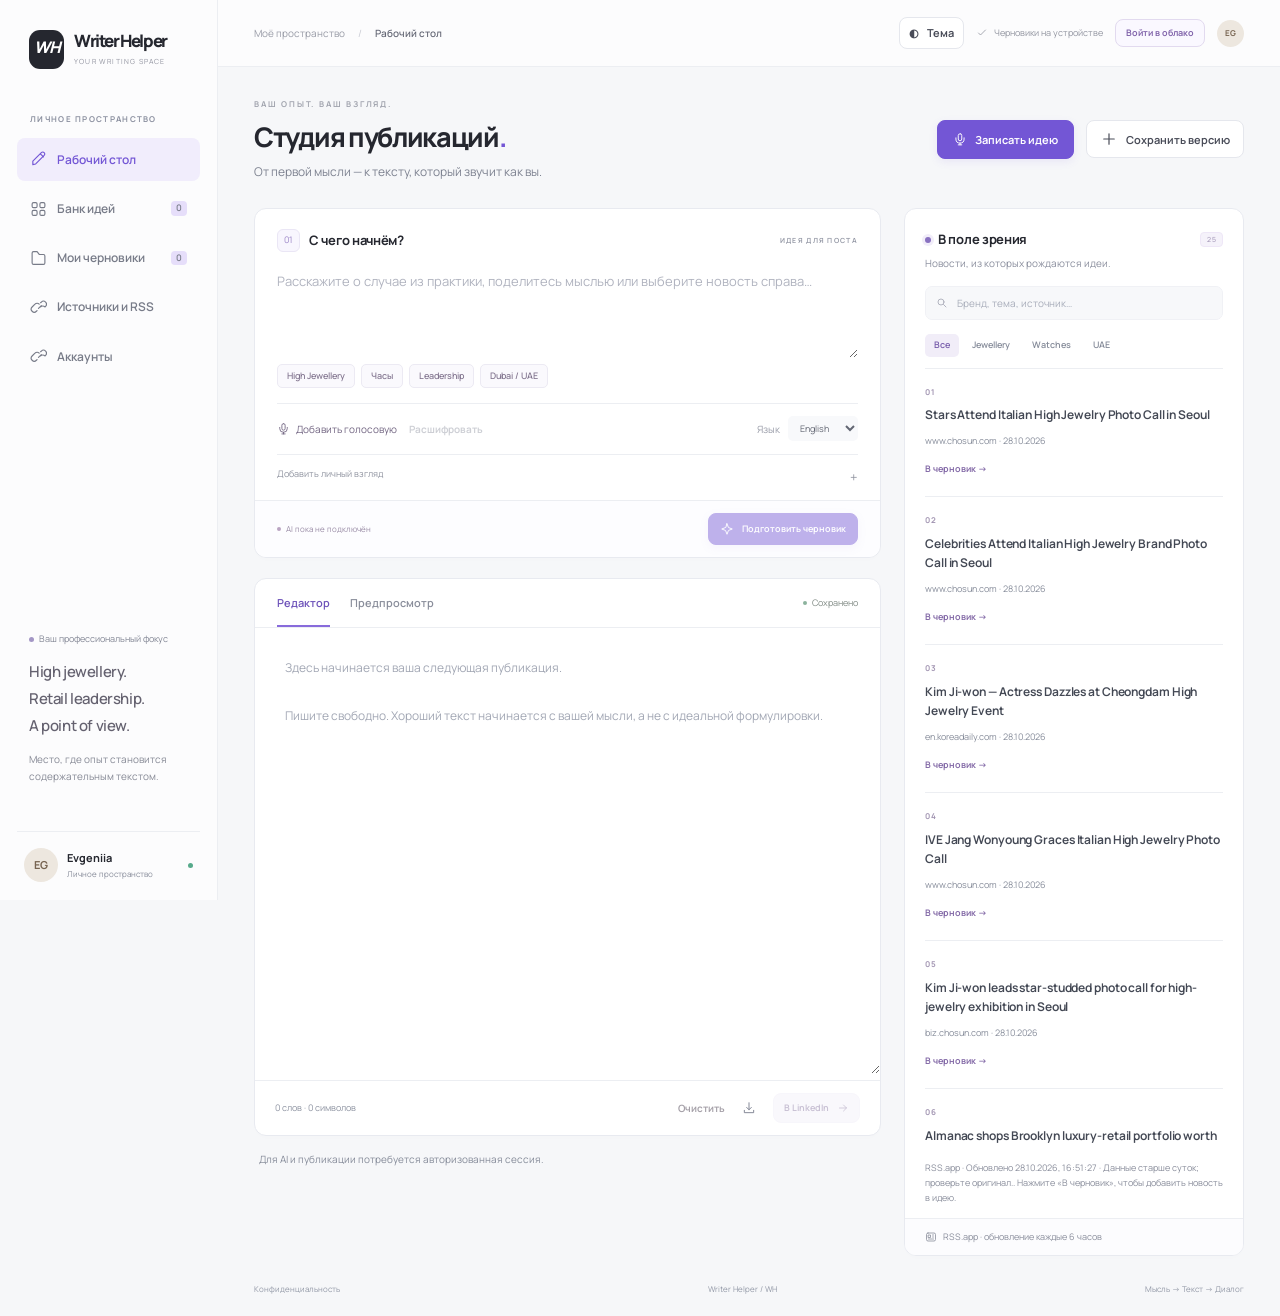
==== commit aa907c7a: "feat: publish WH privacy page and logo" ====
--- a/index.html
+++ b/index.html
@@ -48,6 +48,6 @@
 <section id="view-accounts" class="view" hidden><div class="page-heading"><div><p class="eyebrow">ВАШ ПРОФИЛЬ. ВАШ ГОЛОС.</p><h1>Аккаунты<span>.</span></h1><p>Вход в Writer Helper и подключение социальных сетей.</p></div></div><div class="account-grid"><article class="panel account-panel"><span class="account-icon">WH</span><h2>Личное пространство</h2><p>Войдите через GitHub, чтобы открыть свои облачные идеи и черновики. После первой привязки можно входить через LinkedIn.</p><button id="account-login" class="primary">Войти через GitHub</button><button id="linkedin-login">Войти через LinkedIn</button><p id="account-status" role="status"></p></article><article class="panel account-panel"><span class="account-icon linkedin-icon">in</span><h2>LinkedIn</h2><p>Подключите личный профиль для входа в Writer Helper. Пароль LinkedIn остаётся в LinkedIn.</p><p id="linkedin-status" role="status">Проверяем подключение…</p><button id="linkedin-connect" class="primary">Подключить LinkedIn</button><button id="linkedin-disconnect" hidden>Отключить профиль</button><small>Привязка профиля не даёт права публиковать посты. Разрешение на публикацию подключается отдельно.</small></article></div><p id="accounts-message" class="cloud-banner" role="status"></p></section><dialog id="capture-dialog" class="capture-dialog"><div class="panel-heading"><div><h2>Поймать мысль.</h2><p class="muted">Сохраните сейчас. Вернитесь, когда будет время.</p></div><button id="capture-close" aria-label="Закрыть быструю идею">✕</button></div><label for="capture-title">Название</label><input id="capture-title" maxlength="160" placeholder="О чём эта идея?" autocomplete="off"><label for="capture-body">Мысль или заметка</label><textarea id="capture-body" rows="4" placeholder="Можно оставить пустым, если записываете голос или прикрепляете файл."></textarea><div class="capture-tools"><button id="record-start"><svg><use href="#i-mic"/></svg>Записать голос</button><button id="record-stop" hidden>■ Остановить</button><span id="record-timer" aria-live="polite"></span><label class="attachment-picker" for="capture-files">＋ Фото / скрин / файл<input id="capture-files" type="file" multiple></label></div><div id="capture-attachments"></div><p id="capture-status" role="status" class="cloud-banner">Оригиналы сохраняются в закрытом облачном хранилище.</p><div class="actions"><button id="capture-save" class="primary">Сохранить в облако</button><button id="capture-login">Войти через GitHub</button></div></dialog>
 <p id="status" class="toast" role="status" aria-live="polite"></p>
 <dialog id="confirmation"><div class="dialog-heading"><h2>Опубликовать в LinkedIn?</h2><p>Проверьте финальную версию. Текст станет виден вашей аудитории.</p></div><pre id="preview"></pre><div class="actions"><button id="cancel">Вернуться к правкам</button><button id="confirm" class="primary">Подтверждаю публикацию</button></div></dialog>
-</main><footer class="app-footer"><span>Writer Helper / WH</span><span>Мысль → Текст → Диалог</span></footer>
+</main><footer class="app-footer"><a href="./privacy.html" target="_blank" rel="noopener">Конфиденциальность</a><span>Writer Helper / WH</span><span>Мысль → Текст → Диалог</span></footer>
 </div>
 </body></html>
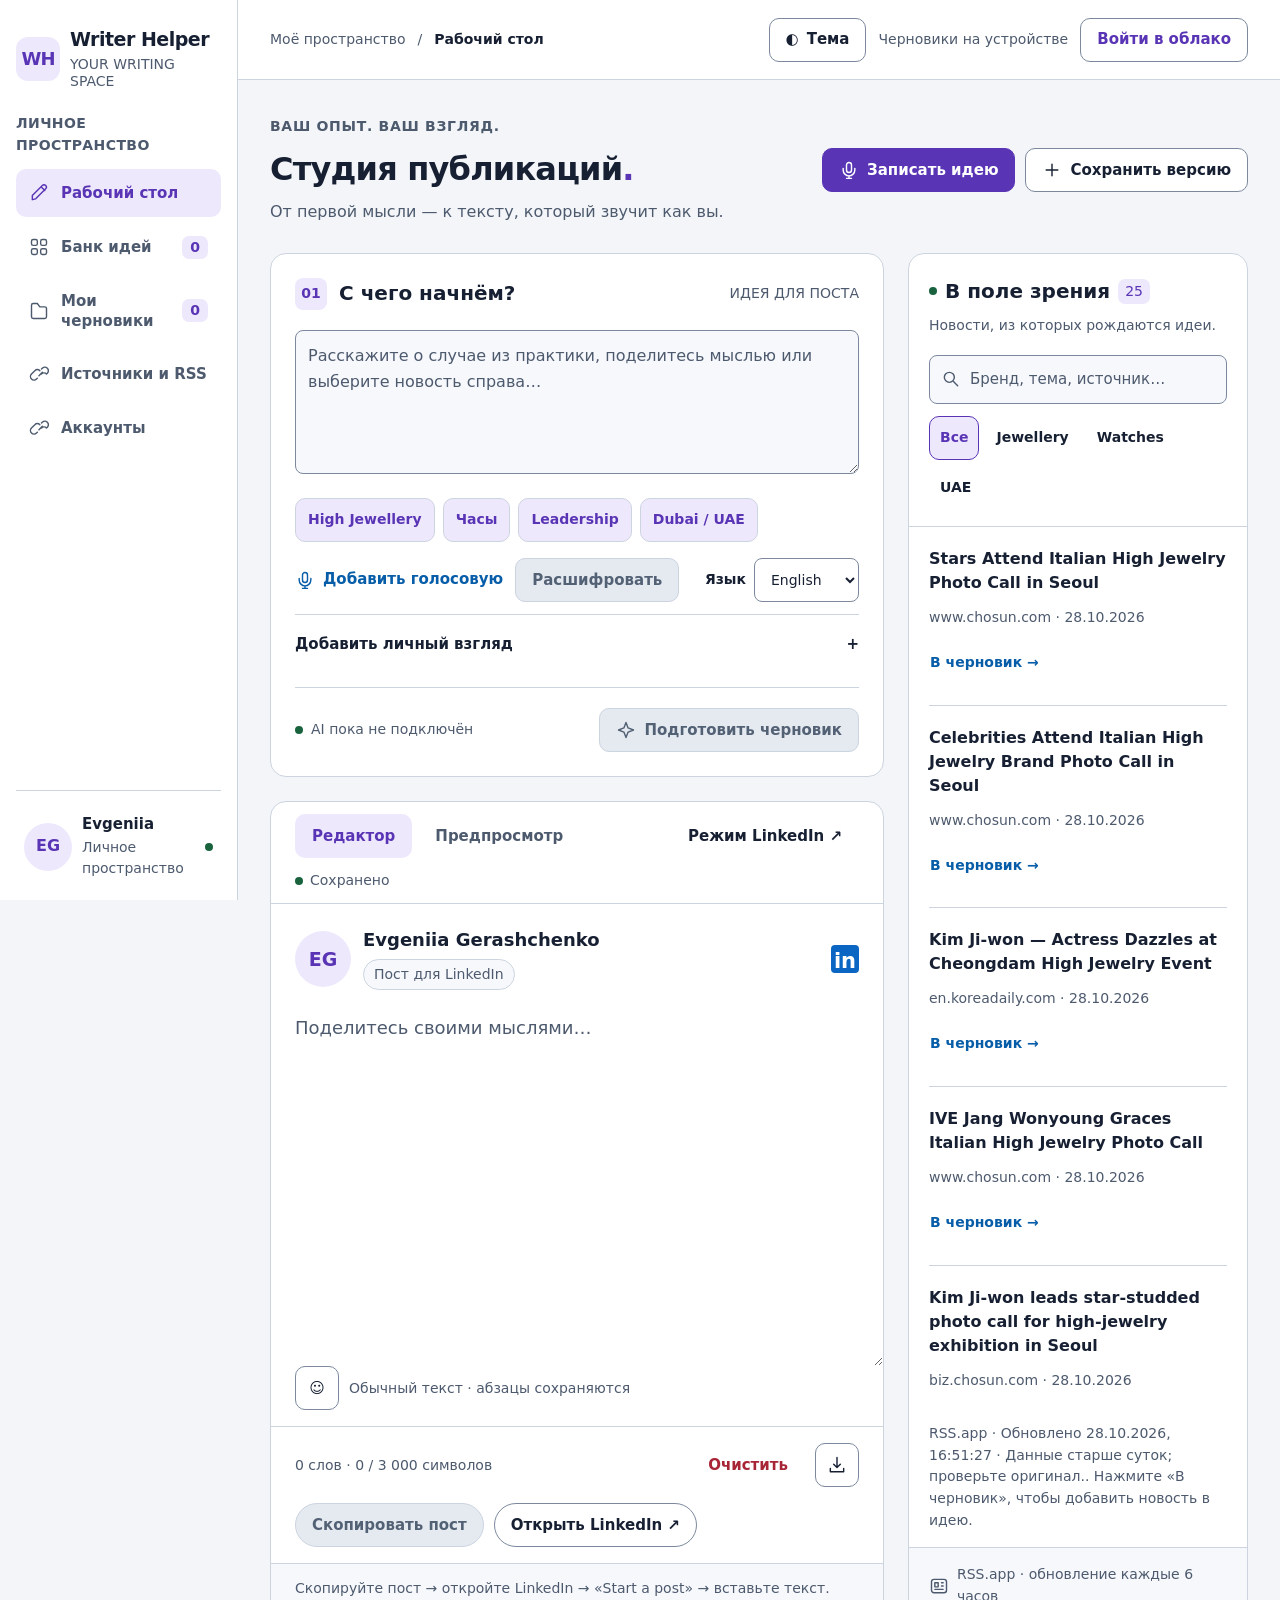
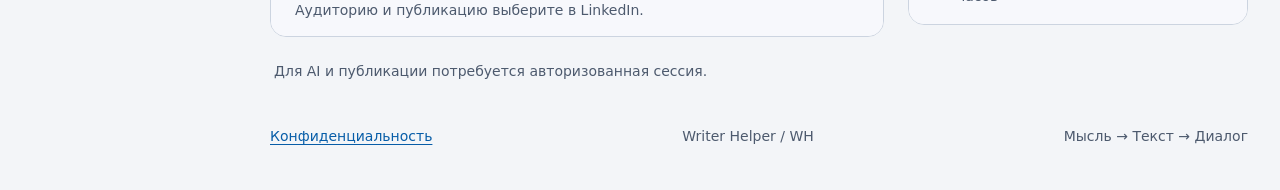
==== commit a2b7b8ee: "feat: readable WH themes and LinkedIn-style post editor" ====
--- a/index.html
+++ b/index.html
@@ -2,10 +2,10 @@
 <html lang="ru">
 <head>
 <meta charset="utf-8"><meta name="viewport" content="width=device-width,initial-scale=1">
-<meta name="theme-color" content="#f7f8fa"><meta name="description" content="Личное пространство для идей, профессиональных новостей и публикаций.">
+<meta name="theme-color" content="#f3f5f8"><meta name="description" content="Личное пространство для идей, профессиональных новостей и публикаций.">
 <title>Writer Helper — WH</title>
-<link rel="stylesheet" href="./style.css?v=wh2"><script type="module" src="./app.js?v=wh2"></script>
-<script src="./theme.js?v=wh2"></script>
+<link rel="stylesheet" href="./style.css?v=wh3"><script type="module" src="./app.js?v=wh3"></script>
+<script src="./theme.js?v=wh3"></script>
 </head>
 <body>
 <svg class="svg-defs" xmlns="http://www.w3.org/2000/svg"><symbol id="i-pen" viewBox="0 0 24 24"><path d="m15 5 4 4M4 20l4-1L20 7a2.8 2.8 0 0 0-4-4L4 15z"/></symbol><symbol id="i-grid" viewBox="0 0 24 24"><rect x="3" y="3" width="7" height="7" rx="2"/><rect x="14" y="3" width="7" height="7" rx="2"/><rect x="3" y="14" width="7" height="7" rx="2"/><rect x="14" y="14" width="7" height="7" rx="2"/></symbol><symbol id="i-news" viewBox="0 0 24 24"><rect x="3" y="4" width="18" height="16" rx="3"/><path d="M7 8h4v5H7zM15 8h2m-2 4h2M7 16h10"/></symbol><symbol id="i-folder" viewBox="0 0 24 24"><path d="M3 7V5a2 2 0 0 1 2-2h5l3 4h6a2 2 0 0 1 2 2v10a2 2 0 0 1-2 2H5a2 2 0 0 1-2-2z"/></symbol><symbol id="i-link" viewBox="0 0 24 24"><path d="m10 13 4-4m-6 7-1 1a4 4 0 0 1-6-6l4-4a4 4 0 0 1 6 0m2 4a4 4 0 0 1 6 0l1-1a4 4 0 0 0-6-6l-1 1" transform="translate(2 1)"/></symbol><symbol id="i-mic" viewBox="0 0 24 24"><rect x="9" y="3" width="6" height="12" rx="3"/><path d="M5 10v2a7 7 0 0 0 14 0v-2m-7 9v3m-3 0h6"/></symbol><symbol id="i-arrow" viewBox="0 0 24 24"><path d="M5 12h14m-6-6 6 6-6 6"/></symbol><symbol id="i-download" viewBox="0 0 24 24"><path d="M12 3v12m-4-4 4 4 4-4M4 16v4h16v-4"/></symbol><symbol id="i-check" viewBox="0 0 24 24"><path d="m5 12 4 4L19 6"/></symbol><symbol id="i-search" viewBox="0 0 24 24"><circle cx="10" cy="10" r="6"/><path d="m15 15 5 5"/></symbol><symbol id="i-spark" viewBox="0 0 24 24"><path d="m12 3 2.5 6.5L21 12l-6.5 2.5L12 21l-2.5-6.5L3 12l6.5-2.5z"/></symbol><symbol id="i-plus" viewBox="0 0 24 24"><path d="M12 5v14M5 12h14"/></symbol></svg>
@@ -34,10 +34,10 @@
 <div class="idea-tools"><label class="voice-upload" for="audio"><svg><use href="#i-mic"/></svg><span id="audio-label">Добавить голосовую</span><input id="audio" type="file" accept="audio/*,.m4a,.mp4,.webm"></label><button id="transcribe" class="text-button" title="Требуется подключение защищённого API">Расшифровать</button><div class="language-control"><label for="language">Язык</label><select id="language"><option value="en">English</option><option value="ru">Русский</option></select></div></div>
 <details class="angle-details"><summary>Добавить личный взгляд <span>+</span></summary><label class="sr-only" for="angle">Ваш вывод или личный пример</label><textarea id="angle" rows="3" placeholder="Что в этой теме знаете именно вы? Какой опыт или вывод стоит добавить?"></textarea></details>
 <div class="generate-row"><span class="api-state"><i></i>AI пока не подключён</span><button id="generate" class="primary" title="Генерация появится после подключения защищённого API"><svg><use href="#i-spark"/></svg>Подготовить черновик</button></div></section>
-<section class="editor-panel panel"><div class="editor-toolbar"><div class="editor-tabs" role="tablist" aria-label="Режим редактора"><button id="edit-tab" class="selected" role="tab" aria-selected="true">Редактор</button><button id="preview-tab" role="tab" aria-selected="false">Предпросмотр</button></div><span id="save-indicator" class="save-indicator"><span class="tiny-dot"></span>Сохранено</span></div>
-<div id="editing-surface"><label class="sr-only" for="draft">Черновик публикации</label><textarea id="draft" rows="15" placeholder="Здесь начинается ваша следующая публикация.&#10;&#10;Пишите свободно. Хороший текст начинается с вашей мысли, а не с идеальной формулировки."></textarea></div>
+<section class="editor-panel panel"><div class="editor-toolbar"><div class="editor-tabs" role="tablist" aria-label="Режим редактора"><button id="edit-tab" class="selected" role="tab" aria-selected="true">Редактор</button><button id="preview-tab" tabindex="-1" role="tab" aria-selected="false">Предпросмотр</button></div><button id="expand-editor" class="text-button">Режим LinkedIn ↗</button><span id="save-indicator" class="save-indicator"><span class="tiny-dot"></span>Сохранено</span></div>
+<div id="editing-surface"><div class="composer-author"><div class="avatar">EG</div><div><strong>Evgeniia Gerashchenko</strong><span class="audience-label">Пост для LinkedIn</span></div><span class="linkedin-logo" aria-label="LinkedIn">in</span></div><label class="sr-only" for="draft">Черновик публикации</label><textarea id="draft" rows="12" aria-describedby="post-length-warning transfer-note" placeholder="Поделитесь своими мыслями…"></textarea><div class="composer-tools"><button id="emoji-toggle" class="icon-button" aria-label="Добавить эмодзи" aria-expanded="false" aria-controls="emoji-picker">☺</button><span>Обычный текст · абзацы сохраняются</span><div id="emoji-picker" class="emoji-picker" role="group" aria-label="Выбрать эмодзи" hidden></div></div></div>
 <div id="post-preview" class="post-preview" hidden><div class="post-author"><div class="avatar">EG</div><div><strong>Evgeniia Gerashchenko</strong><span>High Jewelry & Luxury Retail · Dubai</span><small>Предпросмотр публикации · LinkedIn</small></div><span class="linkedin-logo">in</span></div><div id="post-preview-text"></div></div>
-<div class="editor-bottom"><p id="word-count"></p><div class="actions"><button id="clear" class="text-button danger">Очистить</button><button id="download" class="icon-button" title="Скачать текст" aria-label="Скачать текст"><svg><use href="#i-download"/></svg></button><button id="publish" class="publish-button" title="Публикация появится после подключения LinkedIn API">В LinkedIn <svg><use href="#i-arrow"/></svg></button></div></div></section>
+<p id="post-length-warning" class="length-warning" role="status" hidden></p><div class="editor-bottom"><p id="word-count"></p><div class="actions"><button id="clear" class="text-button danger">Очистить</button><button id="download" class="icon-button" title="Скачать текст" aria-label="Скачать текст"><svg><use href="#i-download"/></svg></button></div><div class="transfer-actions"><button id="copy-post" class="primary copy-button">Скопировать пост</button><a id="open-linkedin" class="button-link" href="https://www.linkedin.com/feed/" target="_blank" rel="noopener noreferrer">Открыть LinkedIn ↗</a></div><button id="publish" hidden disabled>Публикация через API</button></div><p id="transfer-note" class="transfer-note">Скопируйте пост → откройте LinkedIn → «Start a post» → вставьте текст. Аудиторию и публикацию выберите в LinkedIn.</p><p id="transfer-status" class="transfer-note" role="status" hidden></p></section>
 <p id="connection" class="connection-note" role="status">Проверяем подключение…</p>
 </div>
 <aside class="news-panel panel"><div class="news-header"><div class="news-heading"><span class="live-dot"></span><h2>В поле зрения</h2><span id="news-count" class="badge">RSS</span></div><p>Новости, из которых рождаются идеи.</p><div class="news-search"><svg><use href="#i-search"/></svg><label class="sr-only" for="news-search">Найти новость</label><input id="news-search" type="search" placeholder="Бренд, тема, источник…"></div><div class="news-filter" aria-label="Фильтр новостей"><button class="selected" data-news-filter="all">Все</button><button data-news-filter="jewellery">Jewellery</button><button data-news-filter="watches">Watches</button><button data-news-filter="dubai">UAE</button></div></div><div id="news-list" class="news-list"></div><p id="rss-status" class="rss-status" role="status"></p><div class="news-footer"><svg><use href="#i-news"/></svg>RSS.app · обновление каждые 6 часов</div></aside>
@@ -46,7 +46,7 @@
 <section id="view-library" class="view" hidden><div class="page-heading"><div><p class="eyebrow">ВАШИ ТЕКСТЫ</p><h1>Мои черновики<span>.</span></h1><p>Мысли, к которым стоит вернуться.</p></div><button class="primary" data-view="workspace"><svg><use href="#i-pen"/></svg>К редактору</button></div><div class="library-banner"><svg><use href="#i-folder"/></svg><p>Версии хранятся в этом браузере. Скачивайте важные тексты, чтобы сохранить отдельную копию.</p></div><div id="draft-library" class="library-grid"></div></section>
 <section id="view-sources" class="view" hidden><div class="page-heading"><div><p class="eyebrow">РЕДАКЦИОННЫЙ РАДАР</p><h1>Источники и RSS<span>.</span></h1><p>Меньше шума. Больше контекста для вашего профессионального взгляда.</p></div></div><div class="source-intro panel"><span class="live-dot"></span><div><strong>Luxury Intelligence</strong><p>High Jewellery, haute horlogerie, luxury retail и рынок UAE. Заголовок — повод для мысли. Факты всегда проверяйте в оригинале.</p></div><a href="https://rss.app/r/bundle/_BZbsZyrcRhT3rIyx" target="_blank" rel="noopener noreferrer">Открыть RSS.app ↗</a></div><div id="source-list" class="source-grid"></div><details class="advanced-settings panel"><summary>Дополнительные настройки RSS</summary><div class="settings-body"><p>Можно импортировать XML-снимок ленты. Новости заменятся только до следующей загрузки страницы.</p><label for="rss-file">RSS / Atom XML</label><input id="rss-file" type="file" accept=".xml,.rss,.atom,application/xml,text/xml"><hr><label for="widget-url">Публичный iframe URL RSS.app (не API-ключ)</label><input id="widget-url" type="url" placeholder="https://rss.app/embed/…"><div class="actions"><button id="connect-widget">Показать виджет</button><button id="disconnect-widget">Отключить</button></div></div></details><div id="rss-widget"></div></section>
 <section id="view-accounts" class="view" hidden><div class="page-heading"><div><p class="eyebrow">ВАШ ПРОФИЛЬ. ВАШ ГОЛОС.</p><h1>Аккаунты<span>.</span></h1><p>Вход в Writer Helper и подключение социальных сетей.</p></div></div><div class="account-grid"><article class="panel account-panel"><span class="account-icon">WH</span><h2>Личное пространство</h2><p>Войдите через GitHub, чтобы открыть свои облачные идеи и черновики. После первой привязки можно входить через LinkedIn.</p><button id="account-login" class="primary">Войти через GitHub</button><button id="linkedin-login">Войти через LinkedIn</button><p id="account-status" role="status"></p></article><article class="panel account-panel"><span class="account-icon linkedin-icon">in</span><h2>LinkedIn</h2><p>Подключите личный профиль для входа в Writer Helper. Пароль LinkedIn остаётся в LinkedIn.</p><p id="linkedin-status" role="status">Проверяем подключение…</p><button id="linkedin-connect" class="primary">Подключить LinkedIn</button><button id="linkedin-disconnect" hidden>Отключить профиль</button><small>Привязка профиля не даёт права публиковать посты. Разрешение на публикацию подключается отдельно.</small></article></div><p id="accounts-message" class="cloud-banner" role="status"></p></section><dialog id="capture-dialog" class="capture-dialog"><div class="panel-heading"><div><h2>Поймать мысль.</h2><p class="muted">Сохраните сейчас. Вернитесь, когда будет время.</p></div><button id="capture-close" aria-label="Закрыть быструю идею">✕</button></div><label for="capture-title">Название</label><input id="capture-title" maxlength="160" placeholder="О чём эта идея?" autocomplete="off"><label for="capture-body">Мысль или заметка</label><textarea id="capture-body" rows="4" placeholder="Можно оставить пустым, если записываете голос или прикрепляете файл."></textarea><div class="capture-tools"><button id="record-start"><svg><use href="#i-mic"/></svg>Записать голос</button><button id="record-stop" hidden>■ Остановить</button><span id="record-timer" aria-live="polite"></span><label class="attachment-picker" for="capture-files">＋ Фото / скрин / файл<input id="capture-files" type="file" multiple></label></div><div id="capture-attachments"></div><p id="capture-status" role="status" class="cloud-banner">Оригиналы сохраняются в закрытом облачном хранилище.</p><div class="actions"><button id="capture-save" class="primary">Сохранить в облако</button><button id="capture-login">Войти через GitHub</button></div></dialog>
-<p id="status" class="toast" role="status" aria-live="polite"></p>
+<dialog id="editor-focus-dialog" aria-label="Редактор поста LinkedIn"><div class="focus-dialog-header"><strong>Черновик для LinkedIn</strong><button id="close-editor-focus" aria-label="Закрыть режим LinkedIn">✕</button></div><div id="editor-focus-slot"></div></dialog><dialog id="copy-fallback" class="copy-fallback" aria-labelledby="copy-fallback-title"><h2 id="copy-fallback-title">Скопировать пост вручную</h2><p>Браузер не разрешил автоматическое копирование. Выделите текст и нажмите ⌘C или Ctrl+C.</p><textarea id="copy-fallback-text" readonly aria-label="Текст поста для копирования"></textarea><div class="actions"><button id="select-copy-text" class="primary">Выделить весь текст</button><button id="close-copy-fallback">Закрыть</button></div></dialog><p id="status" class="toast" role="status" aria-live="polite"></p>
 <dialog id="confirmation"><div class="dialog-heading"><h2>Опубликовать в LinkedIn?</h2><p>Проверьте финальную версию. Текст станет виден вашей аудитории.</p></div><pre id="preview"></pre><div class="actions"><button id="cancel">Вернуться к правкам</button><button id="confirm" class="primary">Подтверждаю публикацию</button></div></dialog>
 </main><footer class="app-footer"><a href="./privacy.html" target="_blank" rel="noopener">Конфиденциальность</a><span>Writer Helper / WH</span><span>Мысль → Текст → Диалог</span></footer>
 </div>
--- a/style.css
+++ b/style.css
@@ -1,28 +1,25 @@
-@import url('https://fonts.googleapis.com/css2?family=Manrope:wght@400;450;500;550;600;650;700;750;800&display=swap');
-:root{--bg:#f6f7f9;--paper:#fff;--text:#25272f;--muted:#8a8d9a;--line:#eceef2;--accent:#7356d5;--accent-soft:#f1edfc;--sidebar:218px}*{box-sizing:border-box}body{margin:0;background:var(--bg);color:var(--text);font:13px/1.6 'Manrope',-apple-system,BlinkMacSystemFont,'Segoe UI',sans-serif;-webkit-font-smoothing:antialiased}button,input,textarea,select{font:inherit}button,a,input,select,textarea{ -webkit-tap-highlight-color:transparent}button{display:inline-flex;align-items:center;justify-content:center;gap:8px;border:1px solid #e5e7ed;background:#fff;color:#494c58;border-radius:8px;padding:9px 13px;font-size:11px;font-weight:650;cursor:pointer;transition:background .16s,border-color .16s,transform .16s}button:hover{background:#f6f5fb;border-color:#ccc2ec}button:active{transform:translateY(1px)}button:disabled{opacity:.45;cursor:not-allowed;transform:none}a{color:inherit;text-decoration:none}button svg,svg{width:18px;height:18px;fill:none;stroke:currentColor;stroke-width:1.6;stroke-linecap:round;stroke-linejoin:round;flex-shrink:0}.svg-defs{position:absolute;width:0;height:0;overflow:hidden}.sr-only{position:absolute;width:1px;height:1px;padding:0;margin:-1px;overflow:hidden;clip:rect(0,0,0,0);white-space:nowrap;border:0}[hidden]{display:none!important}button:focus-visible,a:focus-visible,input:focus-visible,textarea:focus-visible,summary:focus-visible{outline:3px solid #b8a4f1;outline-offset:3px}
-.sidebar{position:fixed;inset:0 auto 0 0;width:var(--sidebar);background:#fcfcfd;border-right:1px solid var(--line);display:flex;flex-direction:column;padding:30px 17px 18px;z-index:20}.brand{display:flex;align-items:center;gap:11px;padding:0 12px 32px;font-size:25px;font-weight:800;letter-spacing:-1.4px;line-height:1.1}.brand-mark{width:35px;height:39px;display:flex;align-items:center;justify-content:center;background:var(--text);border-radius:11px;color:#fff;font-family:Georgia,serif;font-size:32px;font-style:italic;padding-bottom:4px}.brand-mark span{color:#c7b7ff}.brand small{display:block;font:8px/1.2 'Manrope',sans-serif;letter-spacing:1.65px;color:#9294a0;margin-top:7px}.space-label{font-size:8px;letter-spacing:1.3px;color:#a0a3ad;padding:12px 13px;font-weight:700}.main-nav{display:flex;flex-direction:column;gap:6px}.nav-item{justify-content:flex-start;border:0;background:none;border-radius:8px;color:#777b88;padding:12px 13px;font-size:11px;font-weight:600;gap:10px}.nav-item svg{width:17px}.nav-item.active{color:var(--accent);background:var(--accent-soft)}.nav-count{margin-left:auto;font-size:9px;background:#e6defa;border-radius:4px;padding:0 5px}.sidebar-note{margin:auto 12px 36px;padding-top:50px;color:#9699a3;font-size:9px}.tiny-dot,.live-dot,.profile-indicator{display:inline-block;width:5px;height:5px;border-radius:50%;background:#57aa8b;flex-shrink:0}.sidebar-note .tiny-dot{margin-right:5px;background:#a396c5}.sidebar-note strong{display:block;color:#64616f;font-size:15px;font-weight:550;line-height:1.8;letter-spacing:-.4px;margin:12px 0}.sidebar-note p{font-size:10px;max-width:145px;line-height:1.7}.profile-card{display:flex;gap:9px;align-items:center;padding:16px 7px 0;border-top:1px solid var(--line)}.avatar{display:flex;align-items:center;justify-content:center;flex-shrink:0;width:34px;height:34px;border-radius:50%;background:#ede7df;color:#776451;font-size:11px;letter-spacing:.5px;font-weight:700}.profile-card strong{display:block;font-size:11px}.profile-card span:not(.profile-indicator){display:block;color:#a0a1aa;font-size:8px;margin-top:1px}.profile-indicator{margin-left:auto}.app-shell{margin-left:var(--sidebar)}.topbar{height:67px;border-bottom:1px solid var(--line);display:flex;align-items:center;justify-content:space-between;padding:0 36px;background:#ffffffa8}.breadcrumb{font-size:10px;color:#989ba6;display:flex;align-items:center;gap:13px}.breadcrumb span{color:#c9cbd3}.breadcrumb strong{font-weight:550;color:#626573}.topbar-right{display:flex;align-items:center;gap:21px}.private-label{font-size:9px;color:#9295a0;display:flex;align-items:center;gap:6px}.private-label svg{width:12px;height:12px}.avatar.small{width:27px;height:27px;font-size:8px}main{padding:31px 36px 0;max-width:1610px;margin:auto}.page-heading{display:flex;justify-content:space-between;gap:20px;align-items:center;margin-bottom:27px}.eyebrow{font-size:8px;font-weight:700;letter-spacing:1.8px;color:#a2a5af;margin:0 0 7px}h1{font-size:27px;font-weight:750;letter-spacing:-1.3px;line-height:1.4;margin:0 0 6px}h1 span{color:var(--accent)}.page-heading p:not(.eyebrow){margin:0;color:#90939f;font-size:11px}.primary{background:var(--accent);border-color:var(--accent);color:white;box-shadow:0 3px 8px #7356d51a;padding:10px 15px}.primary:hover{background:#6447c7;color:#fff;border-color:#6447c7}.primary svg{width:14px;height:14px}.studio-grid{display:grid;grid-template-columns:minmax(360px,1fr) 340px;gap:23px;align-items:start}.composer-column{min-width:0}.panel{background:var(--paper);border:1px solid #e8eaf0;border-radius:12px;box-shadow:0 3px 9px #20203702}.idea-panel{padding:20px 22px 0;margin-bottom:20px}.panel-heading,.panel-title{display:flex;align-items:center}.panel-heading{justify-content:space-between;gap:10px}.panel-title{gap:9px}.number{font-size:9px;width:23px;height:23px;display:flex;align-items:center;justify-content:center;border:1px solid #eae6f5;background:#f8f6fe;color:#9c86c7;border-radius:6px}h2{font-size:13px;font-weight:700;letter-spacing:-.3px;line-height:1.5;margin:0}.subtle-label{font-size:7px;font-weight:650;letter-spacing:1.3px;color:#b3b4be}.idea-input{border:0;background:transparent;border-radius:5px;width:100%;font-size:12px;line-height:1.9;resize:vertical;min-height:93px;color:#454755;margin:13px 0 0;padding:4px 0}.idea-input:focus{outline:none}textarea::placeholder{color:#b0b3bf}.topic-bar{display:flex;gap:6px;flex-wrap:wrap;padding-bottom:15px}.topic-bar button{border:1px solid #eceaf3;background:#faf9fd;color:#96909f;font-size:8px;font-weight:550;padding:4px 9px;border-radius:5px}.topic-bar button:hover,.topic-bar button.chosen{background:var(--accent-soft);border-color:#d6cbed;color:var(--accent)}.idea-tools{border-top:1px solid var(--line);padding:12px 0;display:flex;align-items:center;gap:12px}.voice-upload{display:flex;align-items:center;gap:6px;color:#716481;font-size:9px;cursor:pointer;max-width:48%;position:relative}.voice-upload svg{width:13px;height:13px}.voice-upload input{position:absolute;inset:0;opacity:0;width:100%;cursor:pointer}.voice-upload span{overflow:hidden;white-space:nowrap;text-overflow:ellipsis}.text-button{border:0;background:none;box-shadow:none;padding:5px 0;font-size:9px;color:#9195a2}.language-control{display:flex;align-items:center;gap:8px;margin-left:auto;font-size:9px;color:#9b9eaa}.language-control select{border:0;color:#636773;background:#f8f9fb;border-radius:5px;padding:5px 8px;font-size:9px}.angle-details{border-top:1px solid var(--line)}summary{cursor:pointer;list-style:none}.angle-details summary{padding:12px 0;font-size:9px;color:#9094a0;display:flex;justify-content:space-between}.angle-details summary span{font-size:13px}.angle-details textarea{width:100%;background:#fafafd;border:1px solid var(--line);padding:10px;resize:vertical;font-size:11px;border-radius:6px;margin-bottom:10px;color:#515565}.generate-row{display:flex;align-items:center;justify-content:space-between;gap:8px;border-top:1px solid var(--line);margin:0 -22px;padding:12px 22px;background:#fdfdff;border-radius:0 0 12px 12px}.api-state{font-size:8px;color:#b0a5ba;display:flex;gap:5px;align-items:center}.api-state i{width:4px;height:4px;background:#baa4c2;border-radius:50%}.generate-row .primary{font-size:9px;padding:8px 11px}.editor-panel{overflow:hidden}.editor-toolbar{display:flex;align-items:center;justify-content:space-between;border-bottom:1px solid var(--line);padding:0 22px;height:49px}.editor-tabs{display:flex;height:100%;gap:20px}.editor-tabs button{border:0;border-radius:0;background:none;color:#a2a4af;padding:0;font-size:10px;position:relative;font-weight:600}.editor-tabs button.selected{color:#6d52b9}.editor-tabs button.selected:after{content:'';position:absolute;left:0;right:0;height:2px;background:#886bdb;bottom:0}.save-indicator{display:flex;align-items:center;gap:5px;font-size:8px;color:#a4a9b0}.save-indicator .tiny-dot{width:4px;height:4px;background:#8cb39d}#draft{width:100%;padding:28px 30px;min-height:350px;resize:vertical;background:transparent;border:0;outline:0;color:#444956;font-size:13px;line-height:2}#draft::placeholder{color:#b9bcc6;font-size:12px;line-height:2}#draft:focus-visible{outline:0;box-shadow:inset 3px 0 #d3c4f5}.editor-bottom{padding:12px 20px;border-top:1px solid var(--line);display:flex;align-items:center;justify-content:space-between;gap:10px}#word-count{font-size:8px;color:#a9adb8;margin:0}.actions{display:flex;gap:12px;align-items:center;flex-wrap:wrap}.icon-button{border:0;background:none;padding:5px;color:#7c8090}.icon-button svg{width:14px;height:14px}.publish-button{background:#f2f0f8;border-color:#eeeaf7;color:#86749f;font-size:9px;padding:7px 10px}.publish-button svg{width:12px;height:12px}.danger{color:#a5a0a8}.connection-note{font-size:9px;line-height:1.8;color:#9da1ae;padding:0 5px;max-width:620px;margin:14px 0 0}.post-preview{padding:28px 30px;min-height:350px}.post-author{display:flex;gap:10px;align-items:center;margin-bottom:22px}.post-author strong{display:block;font-size:11px}.post-author span:not(.linkedin-logo),.post-author small{display:block;font-size:8px;color:#9095a0}.linkedin-logo{font:bold 17px Arial;color:#386c9b;margin-left:auto}#post-preview-text{white-space:pre-wrap;overflow-wrap:anywhere;font-size:13px;line-height:1.9}.news-panel{overflow:hidden;position:sticky;top:20px}.news-header{padding:21px 20px 0}.news-heading{display:flex;gap:7px;align-items:center}.live-dot{width:6px;height:6px;background:#8871c0;box-shadow:0 0 0 3px #f1edf9}.badge{margin-left:auto;font-size:7px;letter-spacing:.5px;color:#9a8caf;background:#f5f2fa;border:1px solid #eee7f7;padding:1px 6px;border-radius:4px}.news-header>p{font-size:9px;color:#a2a5b0;margin:6px 0 15px}.news-search{display:flex;align-items:center;gap:7px;background:#f7f8fa;border:1px solid #f0f1f5;border-radius:7px;padding:7px 10px}.news-search svg{width:12px;height:12px;color:#a1a4b2}.news-search input{border:0;outline:0;background:none;min-width:0;width:100%;font-size:9px;color:#5e6270}.news-search input::placeholder{color:#a8adba}.news-filter{display:flex;gap:4px;padding:14px 0 11px;border-bottom:1px solid var(--line)}.news-filter button{font-size:8px;border:0;background:transparent;color:#a0a3af;border-radius:5px;padding:4px 9px;font-weight:600}.news-filter button.selected{color:#775cab;background:#f1edf8}.news-list{max-height:779px;overflow-y:auto;scrollbar-width:thin;scrollbar-color:#e8e3f1 transparent;padding:0 20px;counter-reset:news}.news-list .source-card{counter-increment:news;padding:17px 0 16px;border:0;border-bottom:1px solid var(--line);border-radius:0;background:transparent;position:relative;transition:opacity .2s}.news-list .source-card:before{content:counter(news,decimal-leading-zero);display:block;font-size:8px;font-weight:700;color:#bdb2cc;letter-spacing:1px;margin-bottom:7px}.source-card>a{display:block;font-size:11px;font-weight:650;line-height:1.65;letter-spacing:-.1px;color:#4c4d5a;transition:color .15s}.source-card>a:hover{color:var(--accent)}.source-card p{font-size:9px;line-height:1.8;color:#9599a7;margin:8px 0}.news-list .source-card button{font-size:8px;padding:3px 0;color:#9c87be;border:0;background:transparent}.news-list .source-card button:hover{color:#6c49aa}.rss-status{font-size:8px;line-height:1.7;color:#aaaeba;margin:0;padding:12px 20px}.news-footer{font-size:8px;color:#a8a9b5;background:#fcfcfe;border-top:1px solid var(--line);padding:11px 20px;display:flex;align-items:center;gap:6px}.news-footer svg{width:12px;height:12px}.app-footer{max-width:1610px;margin:0 auto;display:flex;justify-content:space-between;padding:27px 36px 20px;color:#b1b4be;font-size:8px}.view{animation:appear .2s ease}@keyframes appear{from{opacity:.4;transform:translateY(3px)}to{opacity:1;transform:translateY(0)}}.toast:empty{display:none}.toast{position:fixed;bottom:23px;left:calc(var(--sidebar) + 30px);max-width:540px;padding:12px 18px;background:#34313f;color:white;border:1px solid #50495f;border-radius:10px;box-shadow:0 6px 30px #28213822;font-size:11px;z-index:40;margin:0}.library-banner{display:flex;gap:12px;align-items:center;margin-bottom:25px;color:#a29aac;padding:16px;background:#f0edf7;border-radius:9px;font-size:11px}.library-banner p{margin:0}.library-grid{display:grid;grid-template-columns:repeat(2,minmax(0,1fr));gap:18px}.library-item{padding:23px;background:#fff;border:1px solid var(--line);border-radius:12px;min-width:0}.library-item strong{display:block;font-size:14px;font-weight:650;line-height:1.7;overflow-wrap:anywhere}.library-item .muted{font-size:9px;color:#a2a5b0;margin:12px 0 20px}.library-item button{font-size:10px;margin-right:8px}.source-grid{display:grid;grid-template-columns:repeat(2,minmax(0,1fr));gap:20px;margin:24px 0}.source-grid .source-card{background:#fff;border:1px solid var(--line);border-radius:12px;padding:24px}.source-card .step{font-size:8px;letter-spacing:1px;color:#a18db5;margin:0 0 10px}.source-grid .source-card a{font-size:17px}.source-grid .source-card p:not(.step){font-size:11px;margin:12px 0 18px}.source-intro{display:flex;align-items:flex-start;gap:15px;padding:22px}.source-intro .live-dot{margin-top:7px}.source-intro strong{font-size:13px}.source-intro p{font-size:11px;color:#969ba7;max-width:640px;margin:5px 0 0}.source-intro>a{margin-left:auto;white-space:nowrap;font-size:10px;color:#8b72b6}.advanced-settings{padding:18px 23px}.advanced-settings summary{font-size:12px;color:#8c8498}.settings-body{padding:10px 0}.settings-body p{font-size:11px;color:#9297a6}.settings-body label{display:block;font-size:11px;margin:17px 0 7px}.settings-body input{font-size:11px;max-width:100%;padding:8px;border-radius:6px;border:1px solid var(--line)}.settings-body input[type=url]{width:100%}.settings-body .actions{margin-top:12px}hr{border:0;border-top:1px solid var(--line);margin:22px 0}#rss-widget iframe{width:100%;height:600px;border:0;margin-top:20px}dialog{width:min(640px,92vw);border:1px solid var(--line);border-radius:16px;padding:28px;box-shadow:0 20px 100px #20143633}dialog::backdrop{background:#29243166;backdrop-filter:blur(5px)}dialog h2{font-size:19px}dialog p{font-size:12px;color:#9999a5}dialog pre{white-space:pre-wrap;overflow-wrap:anywhere;max-height:45vh;overflow:auto;background:#f8f8fb;padding:18px;border-radius:8px;font:12px/1.9 'Manrope',sans-serif;margin:22px 0}
-@media(min-width:1600px){:root{--sidebar:240px}.studio-grid{grid-template-columns:minmax(500px,1fr) 390px}main{padding:35px 48px 0}.topbar{padding:0 48px}.page-heading{margin-bottom:32px}#draft{min-height:390px}.news-list{max-height:825px}h1{font-size:31px}}
-@media(max-width:1180px){:root{--sidebar:185px}.sidebar{padding-inline:10px}.brand{font-size:23px;padding-inline:9px}.nav-item{font-size:10px;padding-inline:10px}.space-label{font-size:7px}.topbar{padding:0 24px}main{padding:25px 24px 0}.studio-grid{grid-template-columns:minmax(310px,1fr) 295px;gap:17px}.idea-panel{padding-inline:18px}.generate-row{margin-inline:-18px;padding-inline:18px}.news-header{padding-inline:16px}.news-list{padding-inline:16px}.news-filter button{padding-inline:7px}.subtle-label{display:none}.app-footer{padding-inline:24px}}
-@media(max-width:960px){:root{--sidebar:68px}.sidebar{padding:23px 9px 14px;align-items:center}.brand{padding:0 0 30px}.brand>span:last-child,.space-label,.nav-item .nav-count,.sidebar-note,.profile-card>div:not(.avatar),.profile-indicator{display:none}.main-nav{width:100%}.nav-item{font-size:0;padding:13px;gap:0;justify-content:center}.nav-item svg{width:18px;height:18px}.profile-card{margin-top:auto;padding:14px 0 0}.topbar{height:58px}.studio-grid{grid-template-columns:minmax(300px,1fr) 290px}.page-heading h1{font-size:25px}.page-heading>.primary{font-size:9px;padding:8px 11px}.api-state{font-size:7px}.private-label{display:none}.source-intro{flex-wrap:wrap}.source-intro>a{margin-left:20px}}
-@media(max-width:730px){.studio-grid{grid-template-columns:1fr}.news-panel{position:static}.news-list{max-height:540px}.sidebar{width:58px}:root{--sidebar:58px}.brand-mark{width:31px;height:35px;font-size:28px}.nav-item{padding:12px 9px}.topbar{padding:0 17px}.breadcrumb{gap:8px;font-size:8px}main{padding:22px 16px 0}.page-heading{align-items:flex-start;gap:10px;margin-bottom:20px}.page-heading h1{font-size:23px}.page-heading p:not(.eyebrow){font-size:9px;max-width:220px}.eyebrow{font-size:6px;letter-spacing:1.1px}.page-heading>.primary{font-size:0;padding:9px;border-radius:8px;margin-top:12px}.page-heading>.primary svg{width:16px;height:16px}.idea-panel{padding:17px 17px 0}.generate-row{margin-inline:-17px;padding:11px 17px}.idea-tools{gap:8px}.language-control{gap:3px}.language-control label{display:none}.voice-upload{max-width:52%}.idea-tools .text-button{font-size:8px}.idea-input{font-size:11px}.editor-toolbar{padding:0 17px}#draft{padding:23px 20px;min-height:330px;font-size:12px}.editor-bottom{padding:11px 15px}.actions{gap:10px}.connection-note{font-size:8px}.app-footer{padding:22px 16px;font-size:6px}.app-footer span:last-child{display:none}.source-grid,.library-grid{grid-template-columns:1fr}.toast{left:calc(var(--sidebar) + 12px);right:12px;font-size:10px;bottom:12px}.library-banner{font-size:9px}.source-intro p{font-size:10px}.post-preview{padding:22px 19px}.post-author span:not(.linkedin-logo){font-size:7px}}
-@media(prefers-reduced-motion:reduce){*{animation:none!important;transition:none!important}}
-.news-empty{font-size:11px;color:#aaa4b5;padding:30px 8px;text-align:center;line-height:1.9}.library-grid:empty{min-height:200px}#draft-library:not(:has(article)){color:#aaa5b5;font-size:13px;padding:40px 20px;border:1px dashed #ded8e9;border-radius:12px;text-align:center;display:block;background:#ffffff88;min-height:150px}
-/* Readability refinements: secondary information stays legible. */
-.page-heading p:not(.eyebrow){color:#7d8290;font-size:12px}.nav-item{font-size:12px}.sidebar-note{color:#828694}.sidebar-note p{color:#868995}.idea-input{font-size:13px}.voice-upload,.language-control,.text-button{font-size:10px}.topic-bar button{font-size:9px;color:#82758f}.save-indicator{color:#818b85;font-size:9px}.connection-note{color:#858b99;font-size:10px}.source-card>a{font-size:12px;color:#434854}.news-header>p{font-size:10px;color:#8a8e9d}.news-search input{font-size:10px}.news-filter button{font-size:9px;color:#858b99}.source-card p{color:#858b99}.news-list .source-card button{font-size:9px;color:#8268a6}.rss-status,.news-footer{font-size:9px;color:#898d9b}.subtle-label{color:#9599a6}.api-state{color:#998ba5}.editor-tabs button{font-size:11px;color:#8a8e9b}#word-count{color:#8c92a0;font-size:9px}#draft::placeholder{color:#a2a7b4}.profile-card span:not(.profile-indicator){color:#868b99}.space-label{color:#8c91a0}.app-footer{color:#9298a6}.news-list .source-card:before{color:#a295b2}
-@media(max-width:960px){.nav-item{font-size:0}}
-@media(max-width:730px){.page-heading p:not(.eyebrow){font-size:10px}.voice-upload,.language-control,.text-button{font-size:9px}.idea-input{font-size:12px}.connection-note{font-size:9px}}
-.cloud-login{font-size:9px;padding:6px 10px;border-color:#e2daef;color:#8063aa;background:#faf8ff}.cloud-banner{font-size:11px;color:#81758f;padding:13px 16px;border:1px solid #e7e1ef;border-radius:8px;background:#f6f2fc;margin:15px 0}.capture-dialog{width:min(610px,94vw);padding:26px}.capture-dialog label:not(.attachment-picker){display:block;font-size:11px;margin:17px 0 6px;color:#7f7d8c}.capture-dialog input[type=text],#capture-title,.capture-dialog textarea{width:100%;padding:12px;border:1px solid #e5e1ec;border-radius:8px;background:#fcfbfe;color:#484552;font-size:12px}.capture-dialog textarea{resize:vertical}.capture-tools{display:flex;align-items:center;gap:10px;flex-wrap:wrap;margin:15px 0}.attachment-picker{position:relative;cursor:pointer;color:#8b70ae;font-size:11px;padding:8px 0;overflow:hidden}.attachment-picker input{position:absolute;inset:0;opacity:0;width:100%;cursor:pointer}#record-stop{color:#bb5468;border-color:#edc3cb}#record-timer{font-size:12px;font-variant-numeric:tabular-nums;color:#b95f6a}.pending-file{display:flex;justify-content:space-between;align-items:center;gap:15px;padding:9px 0;border-bottom:1px solid #eee9f4;font-size:11px}.pending-file span{overflow-wrap:anywhere}.pending-file button{font-size:9px}.idea-detail{margin-top:25px;padding:24px}.idea-detail>p,.attachment-result{white-space:pre-wrap;overflow-wrap:anywhere;font-size:12px;line-height:1.9}.attachment-card{border-top:1px solid #ece7f1;padding:18px 0}.attachment-card>strong{display:block;overflow-wrap:anywhere;font-size:12px}.attachment-card .muted{font-size:10px;color:#9684a3}.attachment-card>button{margin:4px 9px 4px 0}.attachment-card audio{width:100%;margin-top:15px}.attachment-card img{max-width:100%;max-height:450px;display:block;object-fit:contain;margin-top:16px;border-radius:10px}.capture-dialog .muted{font-size:11px;color:#96909e}.capture-dialog .cloud-banner{font-size:10px}.view-ideas .library-item p{font-size:12px}.topbar-right{gap:12px}
-@media(max-width:730px){.page-heading>.actions{gap:7px;flex-direction:column;align-items:stretch}.page-heading>.actions>button{font-size:8px;padding:8px 9px}.page-heading>.actions>button svg{width:12px;height:12px}.cloud-login{font-size:8px;padding:5px}.topbar-right>.avatar{display:none}.capture-dialog{padding:20px}.capture-tools{gap:8px}.capture-tools button{font-size:10px}.topbar-right{gap:5px}.private-label{display:none}}
-/* Writer Helper themes and account settings */
-.brand{font-size:17px;gap:10px}.brand-mark{font-family:inherit;font-size:16px!important;font-weight:800;letter-spacing:-1px;min-width:35px}.brand small{font-size:7px;letter-spacing:1.2px}#theme-toggle{white-space:nowrap;padding:6px 9px;font-size:11px}.account-grid{display:grid;grid-template-columns:repeat(2,minmax(0,1fr));gap:22px}.account-panel{padding:28px}.account-panel h2{font-size:20px}.account-panel p{color:var(--muted);line-height:1.8}.account-panel button{margin:8px 8px 8px 0}.account-panel small{display:block;color:var(--muted);margin-top:18px}.account-icon{display:inline-grid;place-items:center;width:42px;height:42px;background:var(--accent-soft);color:var(--accent);border-radius:12px;font-weight:800}.linkedin-icon{background:#0a66c2;color:white;font-size:25px}
-:root[data-theme=dark]{--bg:#11141c;--paper:#1b202b;--text:#edf0f7;--muted:#b2bbcf;--line:#343b4b;--accent:#bfa6ff;--accent-soft:#302744}
-[data-theme=dark] .sidebar,[data-theme=dark] .topbar,[data-theme=dark] .panel,[data-theme=dark] dialog{background:var(--paper);color:var(--text);border-color:var(--line)}
-[data-theme=dark] button,[data-theme=dark] input,[data-theme=dark] textarea,[data-theme=dark] select{background:#202635;color:var(--text);border-color:#414b60}
-[data-theme=dark] button:hover{background:#343047;border-color:#9f87d3}[data-theme=dark] button.primary,[data-theme=dark] .publish-button{background:#7150c9;color:#fff;border-color:#9879e5}
-[data-theme=dark] .brand,[data-theme=dark] h1,[data-theme=dark] h2,[data-theme=dark] strong,[data-theme=dark] .source-card>a,[data-theme=dark] .editor-tabs .selected{color:var(--text)}
-[data-theme=dark] .nav-item.active,[data-theme=dark] .topic-bar button,[data-theme=dark] .cloud-banner,[data-theme=dark] .library-banner,[data-theme=dark] .source-intro,[data-theme=dark] .post-preview,[data-theme=dark] .generate-row,[data-theme=dark] dialog pre,[data-theme=dark] #draft-library:not(:has(article)){background:#242638;color:#d5c7f7;border-color:var(--line)}
-[data-theme=dark] .idea-input,[data-theme=dark] #draft{background:var(--paper);color:var(--text)}
-[data-theme=dark] .page-heading p,[data-theme=dark] .sidebar-note,[data-theme=dark] .sidebar-note p,[data-theme=dark] .source-card p,[data-theme=dark] .news-header>p,[data-theme=dark] .breadcrumb,[data-theme=dark] .text-button,[data-theme=dark] .nav-item,[data-theme=dark] .muted,[data-theme=dark] .connection-note,[data-theme=dark] .capture-dialog label{color:var(--muted)}
-[data-theme=dark] ::placeholder{color:#9da8be!important}[data-theme=dark] .editor-toolbar,[data-theme=dark] .editor-bottom,[data-theme=dark] .source-card,[data-theme=dark] .attachment-card{border-color:var(--line)}
-@media(max-width:730px){.account-grid{grid-template-columns:1fr}.account-panel{padding:20px}#theme-toggle span{display:none}}
-[data-theme=dark] .brand-mark{background:#40305d;color:#eee5ff}
+/* WH interface: one palette per theme, shared semantic components. */
+:root{color-scheme:light;--bg:#f3f5f8;--paper:#fff;--inset:#f7f8fc;--text:#172033;--muted:#4d5a6e;--line:#ccd4e0;--control:#7c899d;--accent:#5935b5;--accent-soft:#eee8fc;--primary:#5935b5;--on-primary:#fff;--link:#075da8;--danger:#a82536;--success:#18633e;--disabled:#e5eaf1;--disabled-text:#536175;--sidebar:238px;--shadow:0 12px 40px #14223812}
+:root[data-theme=dark]{color-scheme:dark;--bg:#10151e;--paper:#1b2330;--inset:#141c28;--text:#f0f4fb;--muted:#b8c5d8;--line:#48566d;--control:#8192ac;--accent:#cbb7ff;--accent-soft:#35294e;--primary:#7650d5;--on-primary:#fff;--link:#9acaff;--danger:#ffb3bc;--success:#8bdfb3;--disabled:#293548;--disabled-text:#bdc9dc;--shadow:0 12px 40px #0003}
+*{box-sizing:border-box}body{margin:0;background:var(--bg);color:var(--text);font:16px/1.55 system-ui,-apple-system,BlinkMacSystemFont,'Segoe UI',sans-serif}button,input,textarea,select{font:inherit}button,a,input,textarea,select{touch-action:manipulation;-webkit-tap-highlight-color:transparent}button,.button-link{display:inline-flex;align-items:center;justify-content:center;gap:8px;min-height:44px;padding:10px 16px;border:1px solid var(--control);border-radius:10px;background:var(--paper);color:var(--text);font-size:15px;line-height:1.35;font-weight:600;cursor:pointer;text-decoration:none}button:hover,.button-link:hover{background:var(--accent-soft);border-color:var(--accent)}button:disabled{background:var(--disabled);color:var(--disabled-text);border-color:var(--line);cursor:not-allowed;opacity:1}button.primary,.primary{background:var(--primary);border-color:var(--primary);color:var(--on-primary)}button.primary:hover{filter:brightness(1.1)}button.primary:disabled{background:var(--disabled);border-color:var(--line);color:var(--disabled-text);filter:none}a{color:var(--link);text-underline-offset:3px}a:hover{text-decoration:underline}svg{width:20px;height:20px;fill:none;stroke:currentColor;stroke-width:1.7;stroke-linecap:round;stroke-linejoin:round;flex-shrink:0}.svg-defs{position:absolute;width:0;height:0;overflow:hidden}[hidden]{display:none!important}.sr-only{position:absolute;width:1px;height:1px;padding:0;margin:-1px;overflow:hidden;clip:rect(0,0,0,0);white-space:nowrap;border:0}button:focus-visible,a:focus-visible,input:focus-visible,textarea:focus-visible,select:focus-visible,summary:focus-visible{outline:3px solid var(--accent);outline-offset:3px}h1,h2,h3,p{margin-top:0}h1{font-size:32px;line-height:1.2;letter-spacing:-.8px;margin-bottom:12px}h2{font-size:20px;line-height:1.35;margin-bottom:0}h3{font-size:18px}small{font-size:14px}::placeholder{color:var(--muted);opacity:1}input,textarea,select{color:var(--text);background:var(--paper);border:1px solid var(--control);border-radius:8px;padding:12px;width:100%;min-width:0}textarea{resize:vertical;line-height:1.65}input[type=file]{padding:8px}label{font-weight:550}summary{cursor:pointer;min-height:44px;padding:10px 0;font-weight:600}hr{border:0;border-top:1px solid var(--line);margin:24px 0}.muted,.subtle-label,.eyebrow,.space-label,.private-label,.save-indicator,.connection-note,.api-state,.app-footer,.breadcrumb{color:var(--muted);font-size:14px}.danger{color:var(--danger)}.actions{display:flex;align-items:center;gap:10px;flex-wrap:wrap}.text-button{background:transparent;border-color:transparent}.icon-button{width:44px;padding:10px}.panel{background:var(--paper);border:1px solid var(--line);border-radius:16px}.panel-heading{display:flex;align-items:center;justify-content:space-between;gap:16px;margin-bottom:20px}.panel-title{display:flex;align-items:center;gap:12px}.number{display:grid;place-items:center;min-width:32px;height:32px;border-radius:8px;background:var(--accent-soft);color:var(--accent);font-size:14px;font-weight:700}
+/* Navigation remains labelled at every screen size. */
+.sidebar{position:fixed;inset:0 auto 0 0;width:var(--sidebar);background:var(--paper);border-right:1px solid var(--line);display:flex;flex-direction:column;padding:28px 16px 20px;z-index:20;overflow-y:auto}.brand{display:flex;align-items:center;gap:10px;margin:0 0 30px;color:var(--text);text-decoration:none;font-size:19px;font-weight:750;letter-spacing:-.5px;line-height:1.2}.brand:hover{text-decoration:none}.brand-mark{display:grid;place-items:center;flex-shrink:0;width:44px;height:44px;border-radius:12px;background:var(--accent-soft);color:var(--accent);font-size:18px;letter-spacing:-1px}.brand small{display:block;font-size:14px;font-weight:500;letter-spacing:0;color:var(--muted);margin-top:5px}.space-label{margin-bottom:12px;font-size:14px;font-weight:700;letter-spacing:.4px}.main-nav{display:grid;gap:6px}.nav-item{justify-content:flex-start;gap:12px;text-align:left;width:100%;min-height:48px;font-size:15px;border-color:transparent;background:transparent;color:var(--muted);padding:12px}.nav-item.active{background:var(--accent-soft);color:var(--accent);font-weight:700}.nav-count,.badge{display:inline-grid;place-items:center;min-width:26px;padding:2px 7px;border-radius:7px;background:var(--accent-soft);color:var(--accent);font-size:14px}.nav-count{margin-left:auto}.sidebar-note{margin-top:40px;color:var(--muted);font-size:14px;padding:0 12px}.sidebar-note strong{display:block;margin:16px 0;color:var(--text);font-size:18px;line-height:1.5;font-weight:600}.sidebar-note p{font-size:14px}.profile-card{margin-top:auto;display:flex;align-items:center;gap:10px;padding:22px 8px 0;border-top:1px solid var(--line)}.profile-card strong{font-size:15px;display:block}.profile-card span:not(.profile-indicator){display:block;font-size:14px;color:var(--muted)}.avatar{display:grid;place-items:center;flex-shrink:0;width:48px;height:48px;border-radius:50%;background:var(--accent-soft);color:var(--accent);font-size:16px;font-weight:700}.avatar.small{width:36px;height:36px;font-size:14px}.tiny-dot,.live-dot,.profile-indicator{display:inline-block;width:8px;height:8px;border-radius:50%;background:var(--success);flex-shrink:0}.profile-indicator{margin-left:auto}.app-shell{margin-left:var(--sidebar);min-width:0}.topbar{min-height:80px;padding:16px 32px;display:flex;align-items:center;justify-content:space-between;gap:20px;border-bottom:1px solid var(--line);background:var(--paper)}.breadcrumb,.topbar-right{display:flex;align-items:center;gap:12px;flex-wrap:wrap}.breadcrumb strong{color:var(--text);font-weight:600}.private-label{display:flex;align-items:center;gap:6px}.private-label svg{width:16px}.cloud-login{color:var(--accent)}#theme-toggle{min-width:44px}.topbar-right .avatar{display:none}main{max-width:1560px;padding:36px 32px 0;margin:0 auto}.page-heading{display:flex;align-items:center;justify-content:space-between;gap:24px;margin-bottom:28px}.page-heading p{color:var(--muted);margin-bottom:0;max-width:680px}.page-heading .eyebrow{margin-bottom:12px;font-size:14px;font-weight:650;letter-spacing:.7px}h1>span{color:var(--accent)}.studio-grid{display:grid;grid-template-columns:minmax(0,1fr) 340px;align-items:start;gap:24px}.composer-column{min-width:0;display:grid;gap:24px}.idea-panel{padding:24px}.idea-input{min-height:144px;font-size:16px;background:var(--inset)}.topic-bar{display:flex;gap:8px;flex-wrap:wrap;margin:16px 0}.topic-bar button{font-size:14px;min-height:38px;padding:8px 12px;border-color:var(--line);background:var(--accent-soft);color:var(--accent)}.idea-tools{display:flex;gap:12px;align-items:center;flex-wrap:wrap;margin-bottom:12px}.voice-upload{position:relative;display:inline-flex;align-items:center;gap:8px;cursor:pointer;min-height:44px;color:var(--link);font-size:15px;overflow:hidden;max-width:100%}.voice-upload span{overflow:hidden;text-overflow:ellipsis;white-space:nowrap}.voice-upload input{position:absolute;inset:0;width:100%;opacity:0;cursor:pointer}.language-control{display:flex;align-items:center;gap:8px;margin-left:auto;font-size:14px}.language-control select{width:auto;padding:9px 12px;min-height:44px}.angle-details{border-top:1px solid var(--line);padding-top:8px;margin:8px 0}.angle-details summary{display:flex;justify-content:space-between;color:var(--text);font-size:15px}.angle-details textarea{background:var(--inset)}.generate-row{display:flex;align-items:center;justify-content:space-between;gap:16px;flex-wrap:wrap;padding-top:20px;margin-top:20px;border-top:1px solid var(--line)}.api-state{display:flex;align-items:center;gap:8px;max-width:100%}.api-state i{width:8px;height:8px;background:var(--success);border-radius:50%}
+/* Plain-text post composer: LinkedIn's 18px / 27px typography. */
+.editor-panel{overflow:hidden}.editor-toolbar{display:flex;align-items:center;justify-content:space-between;gap:12px;padding:12px 24px;border-bottom:1px solid var(--line);flex-wrap:wrap}.editor-tabs{display:flex;gap:6px}.editor-tabs button{border-color:transparent;background:transparent;color:var(--muted);font-size:15px}.editor-tabs .selected{background:var(--accent-soft);color:var(--accent)}.save-indicator{display:flex;gap:7px;align-items:center}.composer-author{display:flex;align-items:center;gap:12px;padding:24px 24px 16px}.composer-author .avatar{width:56px;height:56px;font-size:19px}.composer-author strong{display:block;font-size:18px;line-height:1.35}.audience-label{display:inline-block;border-radius:16px;background:var(--inset);border:1px solid var(--line);color:var(--muted);font-size:14px;padding:4px 10px;margin-top:6px}.linkedin-logo{display:grid;place-items:center;width:28px;height:28px;background:#0a66c2;color:#fff;border-radius:4px;font-size:21px;font-weight:750;margin-left:auto}#draft{display:block;width:100%;min-height:360px;max-height:900px;padding:8px 24px 24px;border:0;border-radius:0;background:var(--paper);font:400 18px/27px system-ui,-apple-system,BlinkMacSystemFont,'Segoe UI',sans-serif;color:var(--text);resize:vertical;white-space:pre-wrap;overflow-wrap:anywhere}#draft:focus-visible{outline-offset:-4px}#draft::placeholder{color:var(--muted)}.composer-tools{display:flex;gap:10px;align-items:center;padding:0 24px 16px;position:relative}.composer-tools>span{font-size:14px;color:var(--muted)}.emoji-picker{position:absolute;bottom:65px;left:24px;background:var(--paper);border:1px solid var(--control);box-shadow:var(--shadow);padding:12px;display:flex;flex-wrap:wrap;gap:6px;width:280px;border-radius:12px;z-index:2}.emoji-picker button{font-size:22px;min-width:44px;padding:6px}.editor-bottom{border-top:1px solid var(--line);padding:16px 24px;display:flex;align-items:center;justify-content:space-between;gap:16px;flex-wrap:wrap}#word-count{font-size:14px;color:var(--muted);margin:0;font-variant-numeric:tabular-nums}.length-warning,#word-count.over-limit{color:var(--danger)}.length-warning{padding:0 24px 16px;font-size:14px;margin:0}.transfer-actions{display:flex;gap:10px;flex-wrap:wrap;align-items:center}.transfer-actions .button-link{border-radius:24px}.copy-button{border-radius:24px!important}.transfer-note{font-size:14px;color:var(--muted);border-top:1px solid var(--line);padding:14px 24px;margin:0;background:var(--inset)}.post-preview{padding:24px;background:var(--paper)}.post-author{display:flex;align-items:center;gap:12px;margin-bottom:20px}.post-author strong{font-size:16px}.post-author span:not(.linkedin-logo),.post-author small{display:block;color:var(--muted);font-size:14px}#post-preview-text{white-space:pre-wrap;overflow-wrap:anywhere;font:16px/1.5 system-ui,sans-serif;min-height:260px}.connection-note{margin:0;padding:0 4px}.news-panel{overflow:hidden;position:sticky;top:20px}.news-header{padding:24px 20px 16px;border-bottom:1px solid var(--line)}.news-heading{display:flex;align-items:center;gap:8px;flex-wrap:wrap}.news-header>p{font-size:14px;color:var(--muted);margin:10px 0 18px}.news-search{position:relative;display:flex;align-items:center}.news-search svg{position:absolute;left:12px;color:var(--muted)}.news-search input{padding-left:40px;min-height:44px;font-size:15px;background:var(--inset)}.news-filter{display:flex;gap:6px;flex-wrap:wrap;margin-top:12px}.news-filter button{font-size:14px;min-height:38px;padding:7px 10px;border-color:transparent}.news-filter .selected{background:var(--accent-soft);color:var(--accent);border-color:var(--accent)}.news-list{max-height:880px;overflow-y:auto;padding:0 20px}.source-card{padding:22px;background:var(--paper);border:1px solid var(--line);border-radius:12px;min-width:0}.source-card>a{font-size:17px;line-height:1.5;color:var(--text);font-weight:650;text-decoration:none;display:block;overflow-wrap:anywhere}.source-card>a:hover{color:var(--link);text-decoration:underline}.source-card p{font-size:14px;color:var(--muted);margin:12px 0}.source-card .step{color:var(--accent);font-weight:600}.source-card button{font-size:14px;color:var(--link);border-color:transparent;padding:8px 0;background:transparent;min-height:40px}.news-list .source-card{padding:20px 0;border:0;border-bottom:1px solid var(--line);border-radius:0}.news-list .source-card>a{font-size:16px;line-height:1.5}.news-list .source-card p{overflow-wrap:anywhere}.news-empty{padding:24px 0;color:var(--muted);font-size:15px}.rss-status{padding:16px 20px;margin:0;color:var(--muted);font-size:14px;overflow-wrap:anywhere}.news-footer{display:flex;align-items:center;gap:8px;padding:16px 20px;background:var(--inset);border-top:1px solid var(--line);color:var(--muted);font-size:14px}.source-grid,.library-grid{display:grid;grid-template-columns:repeat(2,minmax(0,1fr));gap:20px;margin:24px 0}.source-intro{display:flex;align-items:flex-start;gap:14px;padding:24px;flex-wrap:wrap}.source-intro .live-dot{margin-top:8px}.source-intro strong{font-size:18px}.source-intro p{max-width:640px;margin:8px 0 0;color:var(--muted);font-size:15px}.source-intro>a{margin-left:auto;font-size:15px;min-height:44px;padding:8px 0}.advanced-settings{padding:12px 24px}.settings-body{padding:12px 0}.settings-body>label{display:block;margin:16px 0 8px;font-size:15px}.settings-body .actions{margin:16px 0}.settings-body p{color:var(--muted);font-size:15px}#rss-widget iframe{width:100%;height:600px;border:1px solid var(--line);border-radius:12px;margin-top:24px}.library-banner,.cloud-banner{background:var(--inset);border:1px solid var(--line);padding:18px 20px;border-radius:12px;color:var(--muted);font-size:15px}.library-banner{display:flex;align-items:flex-start;gap:12px}.library-banner p{margin:0}.library-item{background:var(--paper);border:1px solid var(--line);padding:24px;border-radius:14px;overflow-wrap:anywhere}.library-item strong{font-size:18px;line-height:1.45;display:block}.library-item p{font-size:15px;white-space:pre-wrap}.library-item button{margin:8px 8px 0 0}.library-grid:empty{display:none}.account-grid{display:grid;grid-template-columns:repeat(2,minmax(0,1fr));gap:24px}.account-panel{padding:28px}.account-panel h2{margin:16px 0}.account-panel p{color:var(--muted);font-size:16px}.account-panel button{margin:8px 8px 8px 0}.account-panel small{display:block;font-size:14px;color:var(--muted);margin-top:16px}.account-icon{display:grid;place-items:center;width:48px;height:48px;border-radius:12px;background:var(--accent-soft);color:var(--accent);font-size:18px;font-weight:750}.linkedin-icon{background:#0a66c2;color:#fff;font-size:29px}#accounts-message:empty{display:none}.app-footer{padding:32px;display:flex;align-items:center;justify-content:space-between;gap:16px;flex-wrap:wrap;max-width:1560px;margin:0 auto}.app-footer a{font-size:14px}
+/* Capture, attachments and dialogs share the same readable palette. */
+dialog{width:min(640px,calc(100% - 32px));max-height:calc(100dvh - 40px);overflow-y:auto;border:1px solid var(--control);border-radius:18px;padding:28px;background:var(--paper);color:var(--text);box-shadow:var(--shadow)}dialog::backdrop{background:#090f1ab8;backdrop-filter:blur(3px)}dialog h2{font-size:24px}dialog p{font-size:16px;color:var(--muted)}dialog pre{white-space:pre-wrap;overflow-wrap:anywhere;max-height:45vh;overflow:auto;background:var(--inset);padding:20px;border-radius:8px;font:16px/1.6 system-ui;margin:24px 0}.capture-dialog label:not(.attachment-picker){display:block;margin:20px 0 8px;font-size:15px}.capture-dialog .panel-heading{align-items:flex-start}.capture-dialog .panel-heading p{margin:8px 0 0;font-size:15px}.capture-dialog input,.capture-dialog textarea{background:var(--inset);font-size:16px}.capture-tools{display:flex;align-items:center;gap:12px;flex-wrap:wrap;margin:20px 0}.attachment-picker{display:inline-flex;align-items:center;min-height:44px;color:var(--link);position:relative;font-size:15px;cursor:pointer;padding:10px 0;overflow:hidden}.attachment-picker input{position:absolute;inset:0;opacity:0;cursor:pointer}#record-stop{color:var(--danger)}#record-timer{color:var(--danger);font-size:16px;font-variant-numeric:tabular-nums}.pending-file{display:flex;align-items:center;justify-content:space-between;gap:16px;padding:12px 0;border-bottom:1px solid var(--line);font-size:15px}.pending-file span{overflow-wrap:anywhere}.idea-detail{padding:28px;margin-top:24px}.idea-detail>p,.attachment-result{white-space:pre-wrap;overflow-wrap:anywhere;font-size:16px;line-height:1.65}.attachment-card{border-top:1px solid var(--line);padding:24px 0}.attachment-card>strong{font-size:17px;display:block;overflow-wrap:anywhere}.attachment-card .muted{font-size:14px}.attachment-card>button{margin:10px 8px 0 0}.attachment-card img{max-width:100%;max-height:480px;object-fit:contain;border-radius:12px;display:block;margin-top:20px}.attachment-card audio{width:100%;margin-top:20px}.toast{position:fixed;bottom:20px;left:calc(var(--sidebar) + 24px);right:24px;max-width:760px;width:fit-content;z-index:100;padding:16px 20px;background:var(--paper);color:var(--text);border:1px solid var(--control);box-shadow:var(--shadow);border-radius:12px;font-size:16px;line-height:1.5;margin:0;overflow-wrap:anywhere}.toast:empty{display:none}.copy-fallback{width:min(640px,calc(100% - 32px))}.copy-fallback textarea{min-height:240px;font-size:16px}.copy-fallback .actions{margin-top:20px}
+@media(min-width:1600px){.studio-grid{grid-template-columns:minmax(0,1fr) 390px}}
+@media(max-width:1250px){:root{--sidebar:218px}.topbar{padding:16px 24px}.private-label{max-width:190px}main{padding:28px 24px 0}.studio-grid{grid-template-columns:minmax(0,1fr) 300px;gap:20px}.page-heading{align-items:flex-start}.page-heading>.actions{flex-direction:column;align-items:stretch}.idea-panel{padding:20px}.generate-row>.primary{width:100%}.account-grid{grid-template-columns:1fr}}
+@media(max-width:1050px){:root{--sidebar:210px}.studio-grid{grid-template-columns:minmax(0,1fr)}.news-panel{position:static}.news-list{max-height:600px}.page-heading{flex-wrap:wrap}.page-heading>.actions{flex-direction:row}.topbar{flex-wrap:wrap;gap:12px}.sidebar-note{display:none}.source-grid,.library-grid{grid-template-columns:1fr}.brand{font-size:17px}.brand small{font-size:14px}}
+@media(max-width:700px){:root{--sidebar:0px}.sidebar{position:static;width:auto;overflow:visible;padding:16px;border:0;border-bottom:1px solid var(--line)}.brand{margin-bottom:16px;font-size:20px}.brand small{font-size:14px}.space-label,.sidebar-note,.profile-card{display:none}.main-nav{display:flex;gap:6px;overflow-x:auto;padding:4px 0 8px}.nav-item{width:auto;flex-shrink:0;white-space:nowrap;min-height:44px;font-size:14px;padding:10px 12px}.nav-item svg{display:none}.nav-count{font-size:14px;min-width:22px}.app-shell{margin-left:0}.topbar{min-height:68px;padding:12px 16px;align-items:center}.topbar-right{gap:8px}.breadcrumb{font-size:14px}.breadcrumb>strong{font-size:14px}.private-label{display:none}#theme-toggle span{display:none}.cloud-login{font-size:14px;padding:10px 12px}main{padding:24px 16px 0}.page-heading{gap:18px;margin-bottom:24px}.page-heading h1{font-size:28px}.page-heading p{font-size:16px}.page-heading .eyebrow{font-size:14px}.page-heading>.actions{width:100%;display:grid;grid-template-columns:1fr 1fr;gap:8px}.page-heading>.actions>button{font-size:14px;padding:10px 12px}.studio-grid{gap:20px}.composer-column{gap:20px}.idea-panel{padding:20px}.panel-heading{gap:10px;flex-wrap:wrap}.subtle-label{font-size:14px}.language-control{margin-left:0}.topic-bar button{font-size:14px}.editor-toolbar{padding:12px 16px}.save-indicator{font-size:14px}.composer-author{padding:20px 16px 16px;gap:10px}.composer-author .avatar{width:48px;height:48px}.composer-author strong{font-size:17px}.audience-label{font-size:14px}#draft{padding:8px 16px 20px;min-height:330px;font-size:18px;line-height:27px}.composer-tools{padding:0 16px 16px}.composer-tools>span{font-size:14px}.editor-bottom{padding:16px}.transfer-actions{display:grid;grid-template-columns:1fr;width:100%}.transfer-note{padding:16px}.length-warning{padding:0 16px 16px}.post-preview{padding:20px 16px}.post-author{align-items:flex-start}.post-author span:not(.linkedin-logo){font-size:14px}.news-header{padding:20px}.account-panel,.source-intro,.library-item,.idea-detail{padding:20px}.source-intro>a{margin-left:0}.account-panel h2{font-size:22px}.app-footer{padding:24px 16px}.app-footer>span:last-child{display:none}dialog{padding:22px;width:calc(100% - 24px);max-height:calc(100dvh - 24px)}.capture-tools{gap:10px}.toast{left:12px;right:12px;width:auto;bottom:12px;font-size:15px}.emoji-picker{left:16px}.actions{gap:8px}}
+@media(prefers-reduced-motion:no-preference){button,a{transition:background-color .15s,border-color .15s}}
+/* Keep navigation in view without decorative copy pushing it off screen. */
+.sidebar-note{display:none}.sidebar .brand{margin-bottom:24px}.topic-bar button,.news-filter button,.source-card button{min-height:44px}
+@media(min-width:1051px) and (max-width:1250px){:root{--sidebar:238px}}
+.capture-dialog .panel-heading{flex-wrap:nowrap}.capture-dialog .panel-heading>div{min-width:0}#capture-close{flex-shrink:0}
+.source-card>a{min-height:44px}.app-footer a{display:inline-flex;align-items:center;min-height:44px}
+#editor-focus-dialog{width:min(800px,calc(100% - 32px));padding:0;max-height:calc(100dvh - 48px)}#editor-focus-dialog .editor-panel{border:0;border-radius:0}#editor-focus-dialog .focus-dialog-header{display:flex;align-items:center;justify-content:space-between;gap:16px;padding:12px 24px;background:var(--paper);border-bottom:1px solid var(--line);position:sticky;top:0;z-index:3}#editor-focus-dialog .editor-toolbar{padding:8px 24px}#editor-focus-dialog #draft{min-height:300px;max-height:55dvh}#editor-focus-dialog .focus-dialog-header strong{font-size:16px}
+@media(max-width:700px){#editor-focus-dialog{width:calc(100% - 16px);max-height:calc(100dvh - 16px)}#editor-focus-dialog .focus-dialog-header{padding:12px 16px}#editor-focus-dialog .editor-toolbar{padding:8px 16px}#editor-focus-dialog #draft{min-height:280px}}
+/* In focused mode, keep transfer actions visible while the post scrolls. */
+#editor-focus-dialog .editor-panel{display:flex;flex-direction:column;height:calc(100dvh - 124px);max-height:850px}#editor-focus-dialog .editor-toolbar{flex-shrink:0}#editor-focus-dialog #editing-surface,#editor-focus-dialog #post-preview{flex:1;min-height:140px;overflow:auto}#editor-focus-dialog .editor-bottom{flex-shrink:0;display:grid;grid-template-columns:1fr auto;gap:12px;background:var(--paper)}#editor-focus-dialog .transfer-actions{grid-column:1/-1}#editor-focus-dialog #transfer-note{display:none}#editor-focus-dialog #transfer-status{flex-shrink:0;max-height:100px;overflow:auto}#editor-focus-dialog #post-length-warning{flex-shrink:0;max-height:80px;overflow:auto}
+@media(max-width:700px){#editor-focus-dialog .editor-panel{height:calc(100dvh - 98px)}#editor-focus-dialog .transfer-actions{display:flex}#editor-focus-dialog .transfer-actions>*{flex:1;font-size:14px}#editor-focus-dialog .editor-bottom{padding:12px 16px;gap:8px}#editor-focus-dialog #word-count{font-size:14px}}
